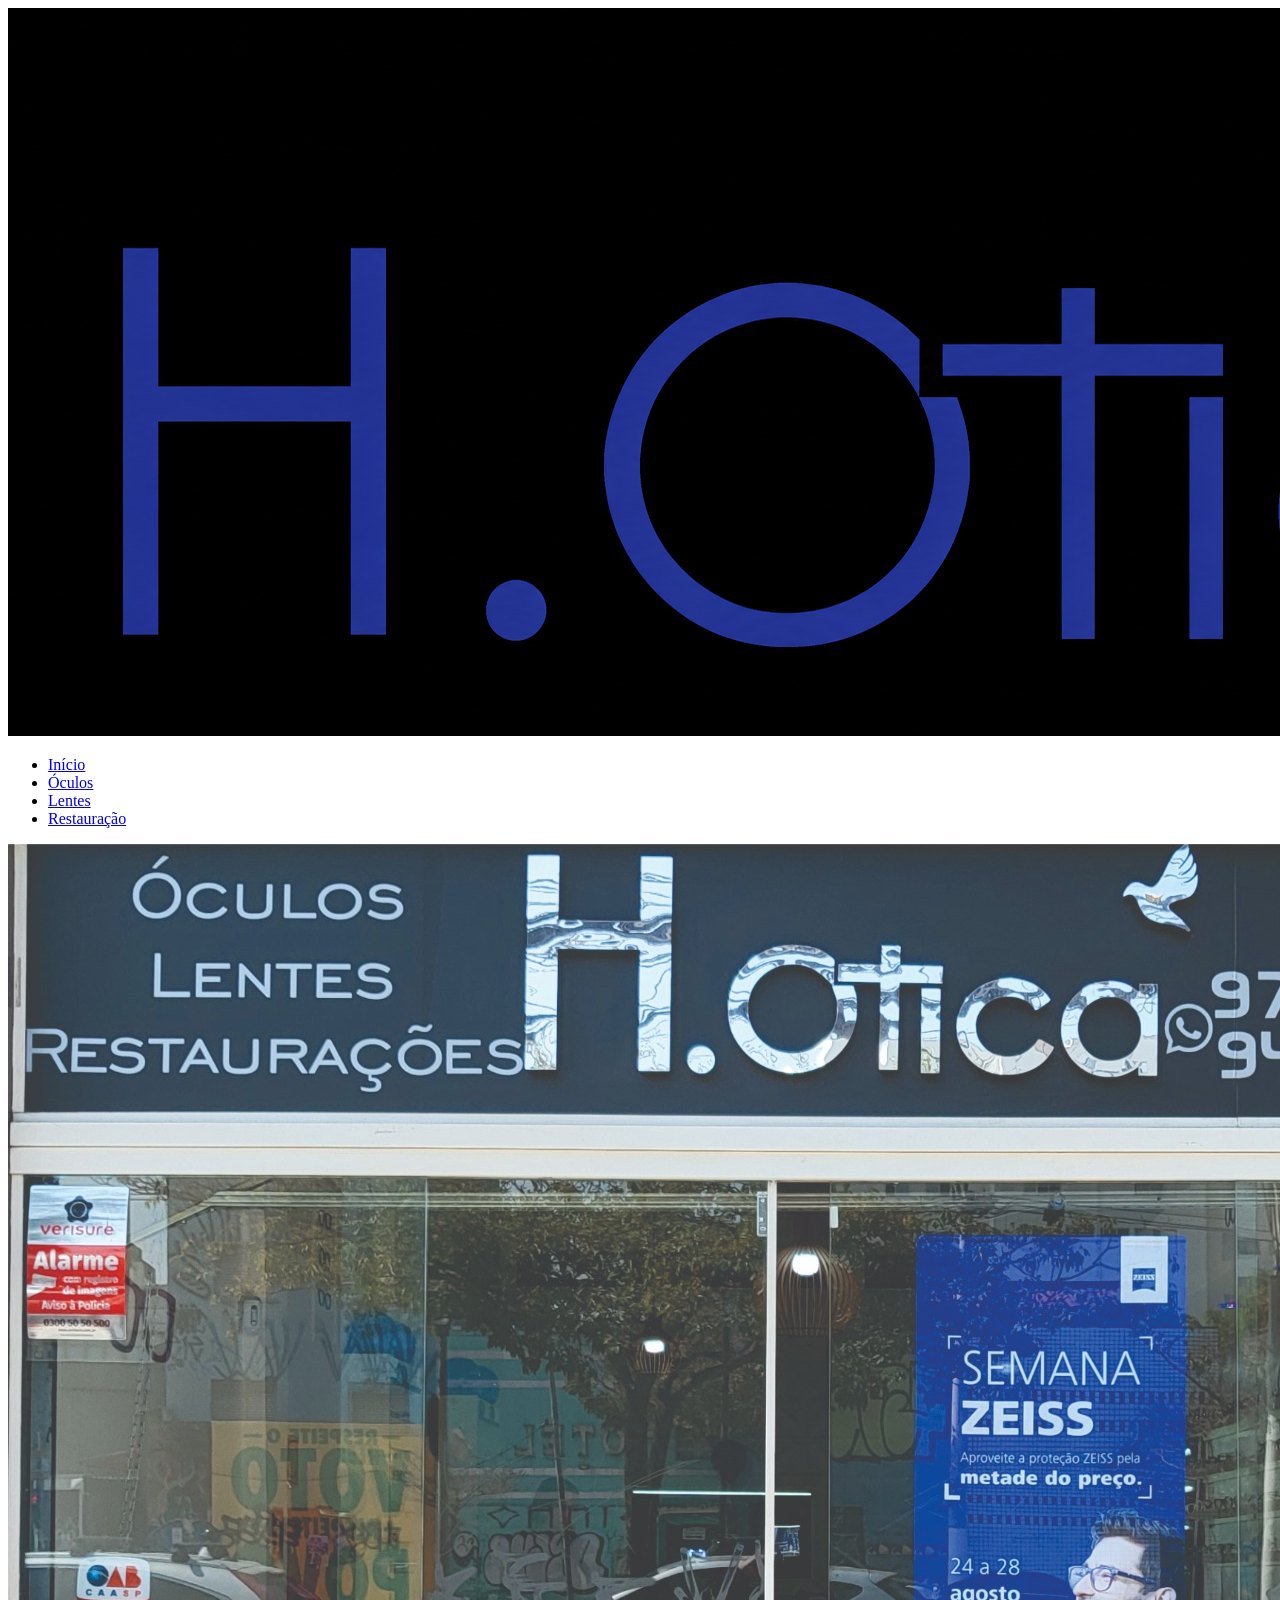
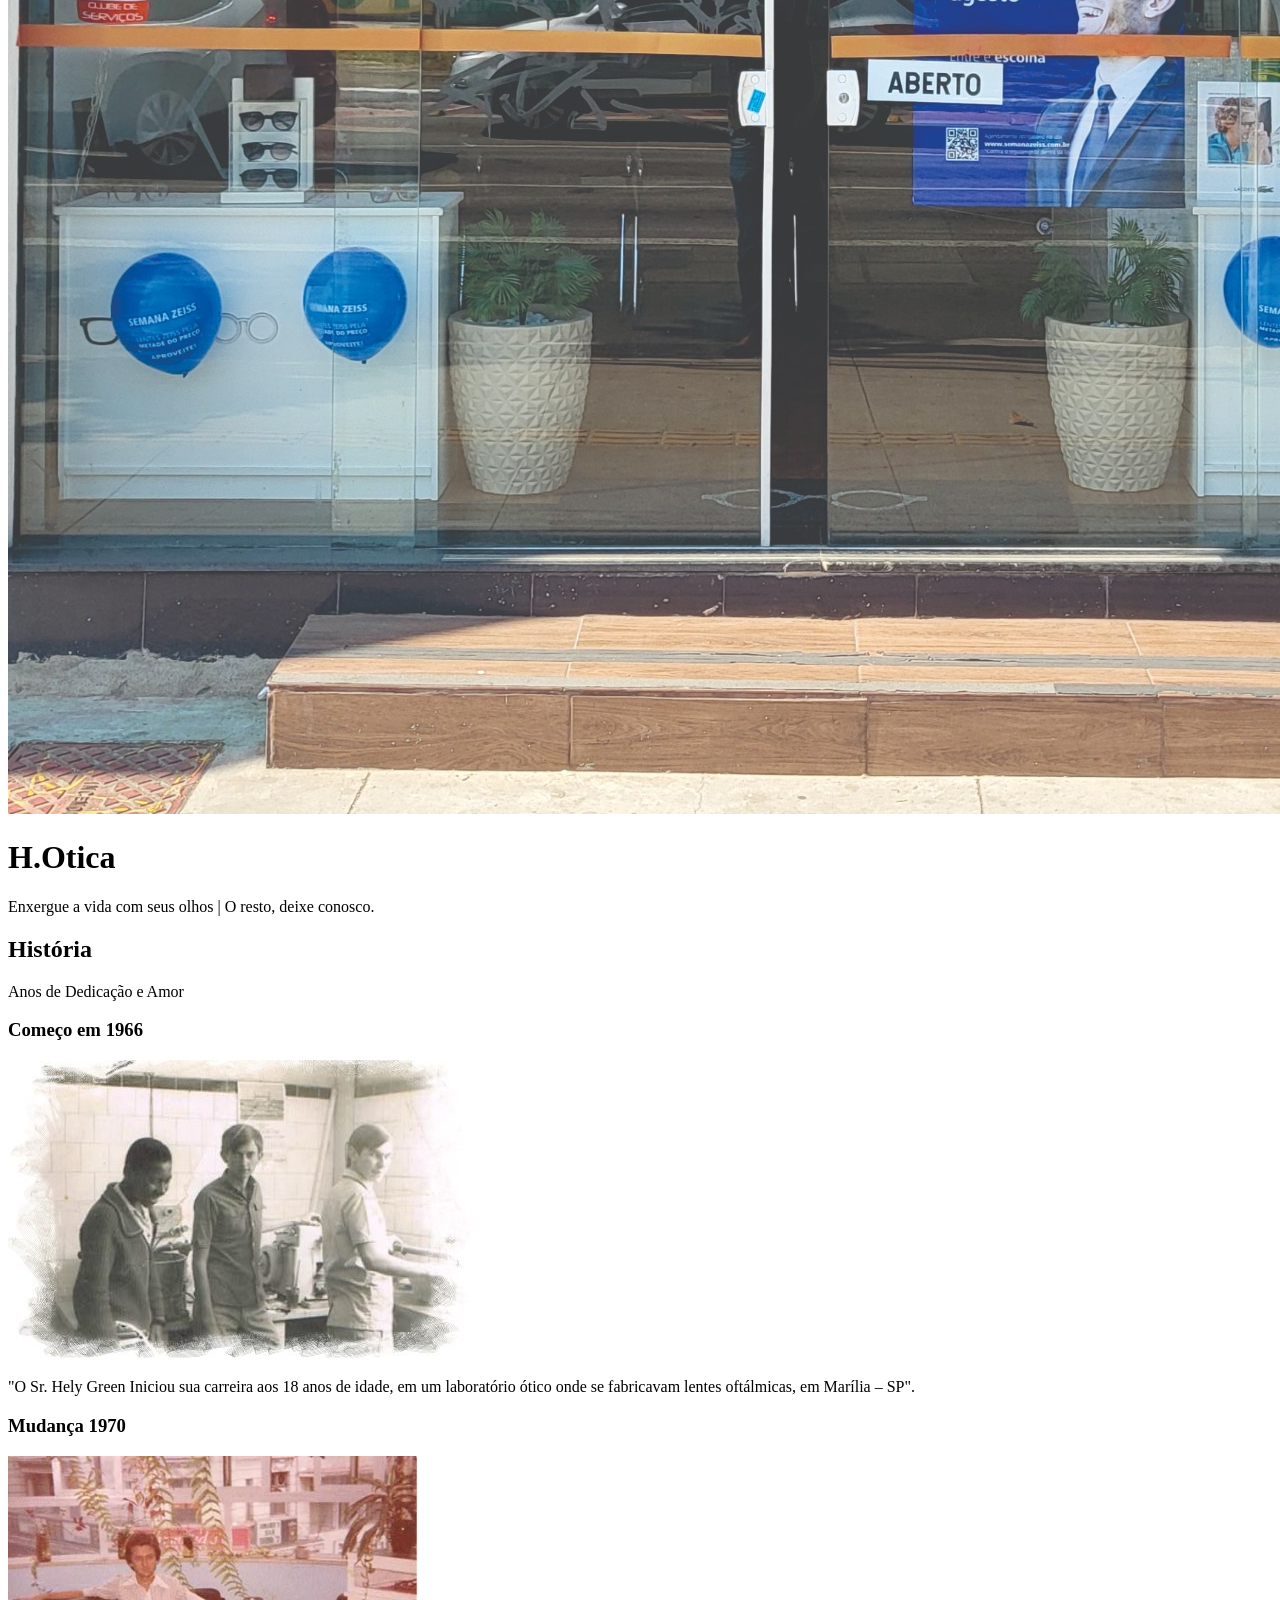
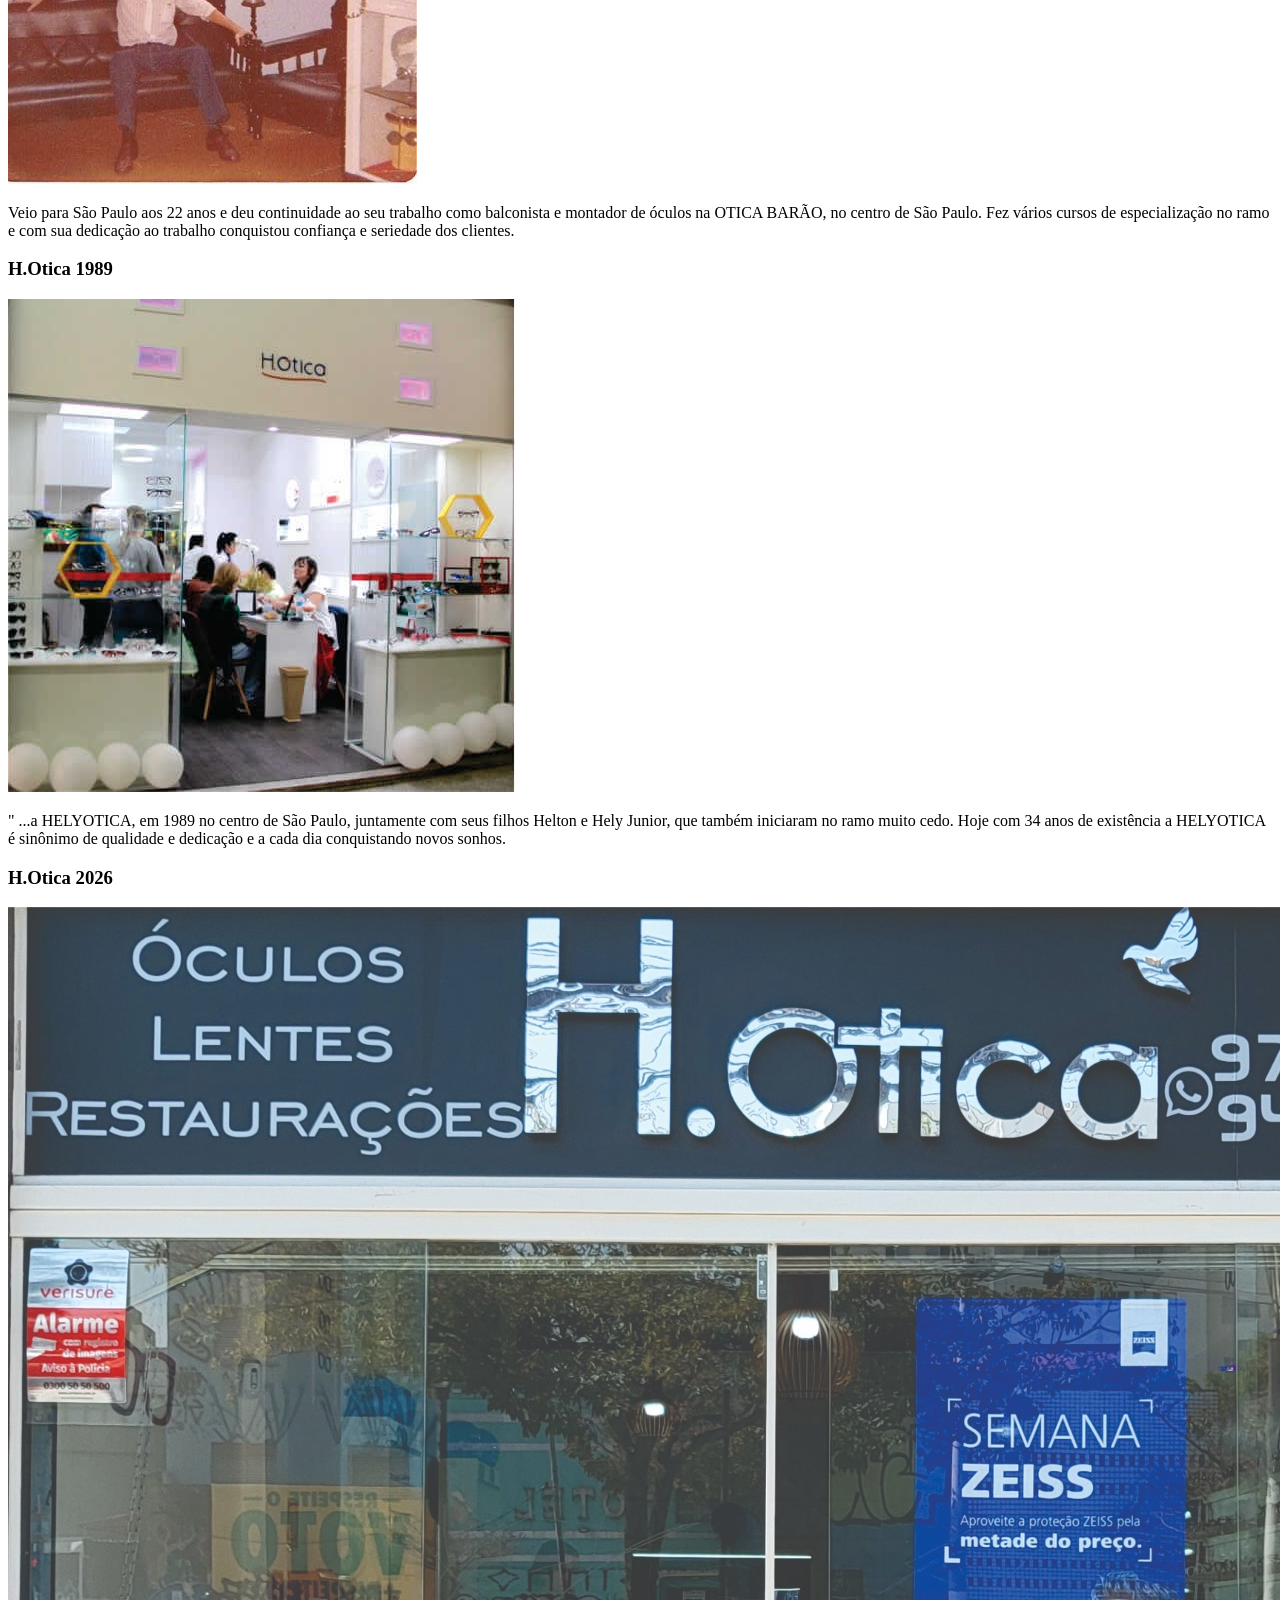
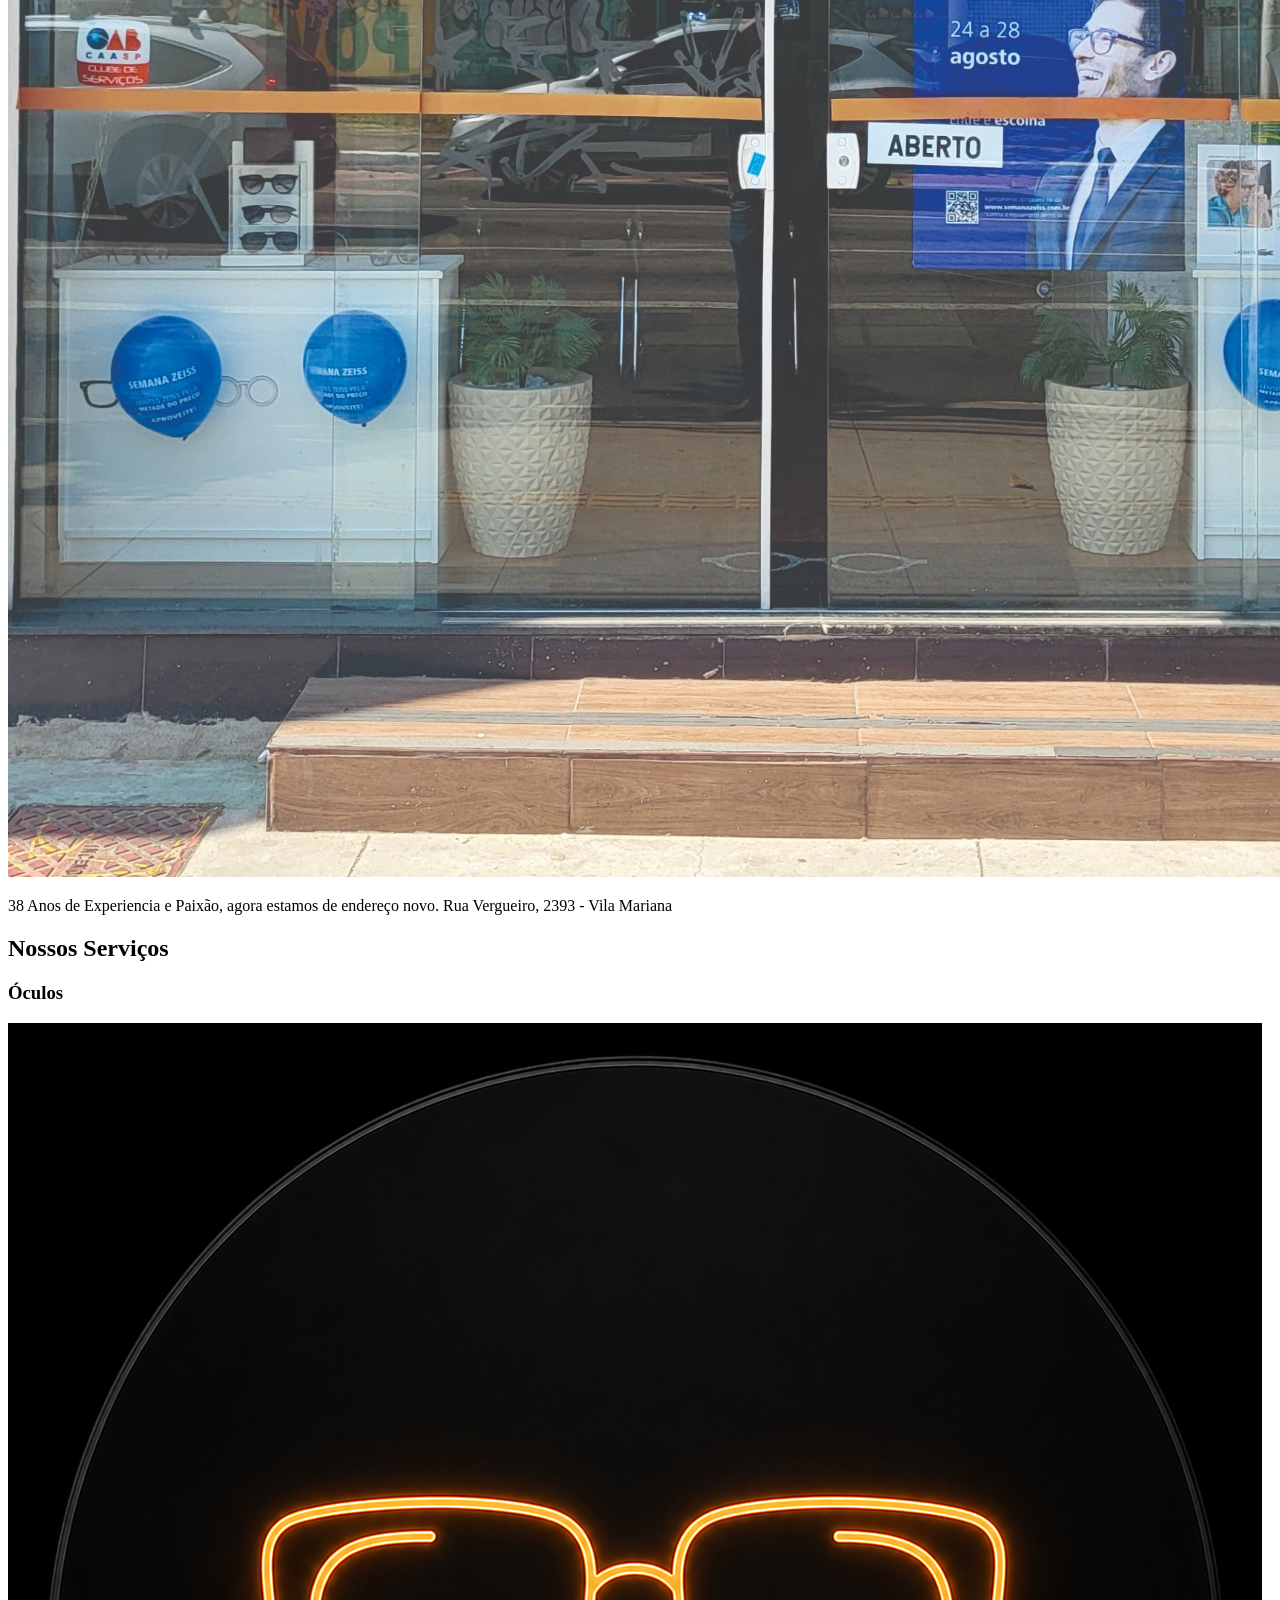
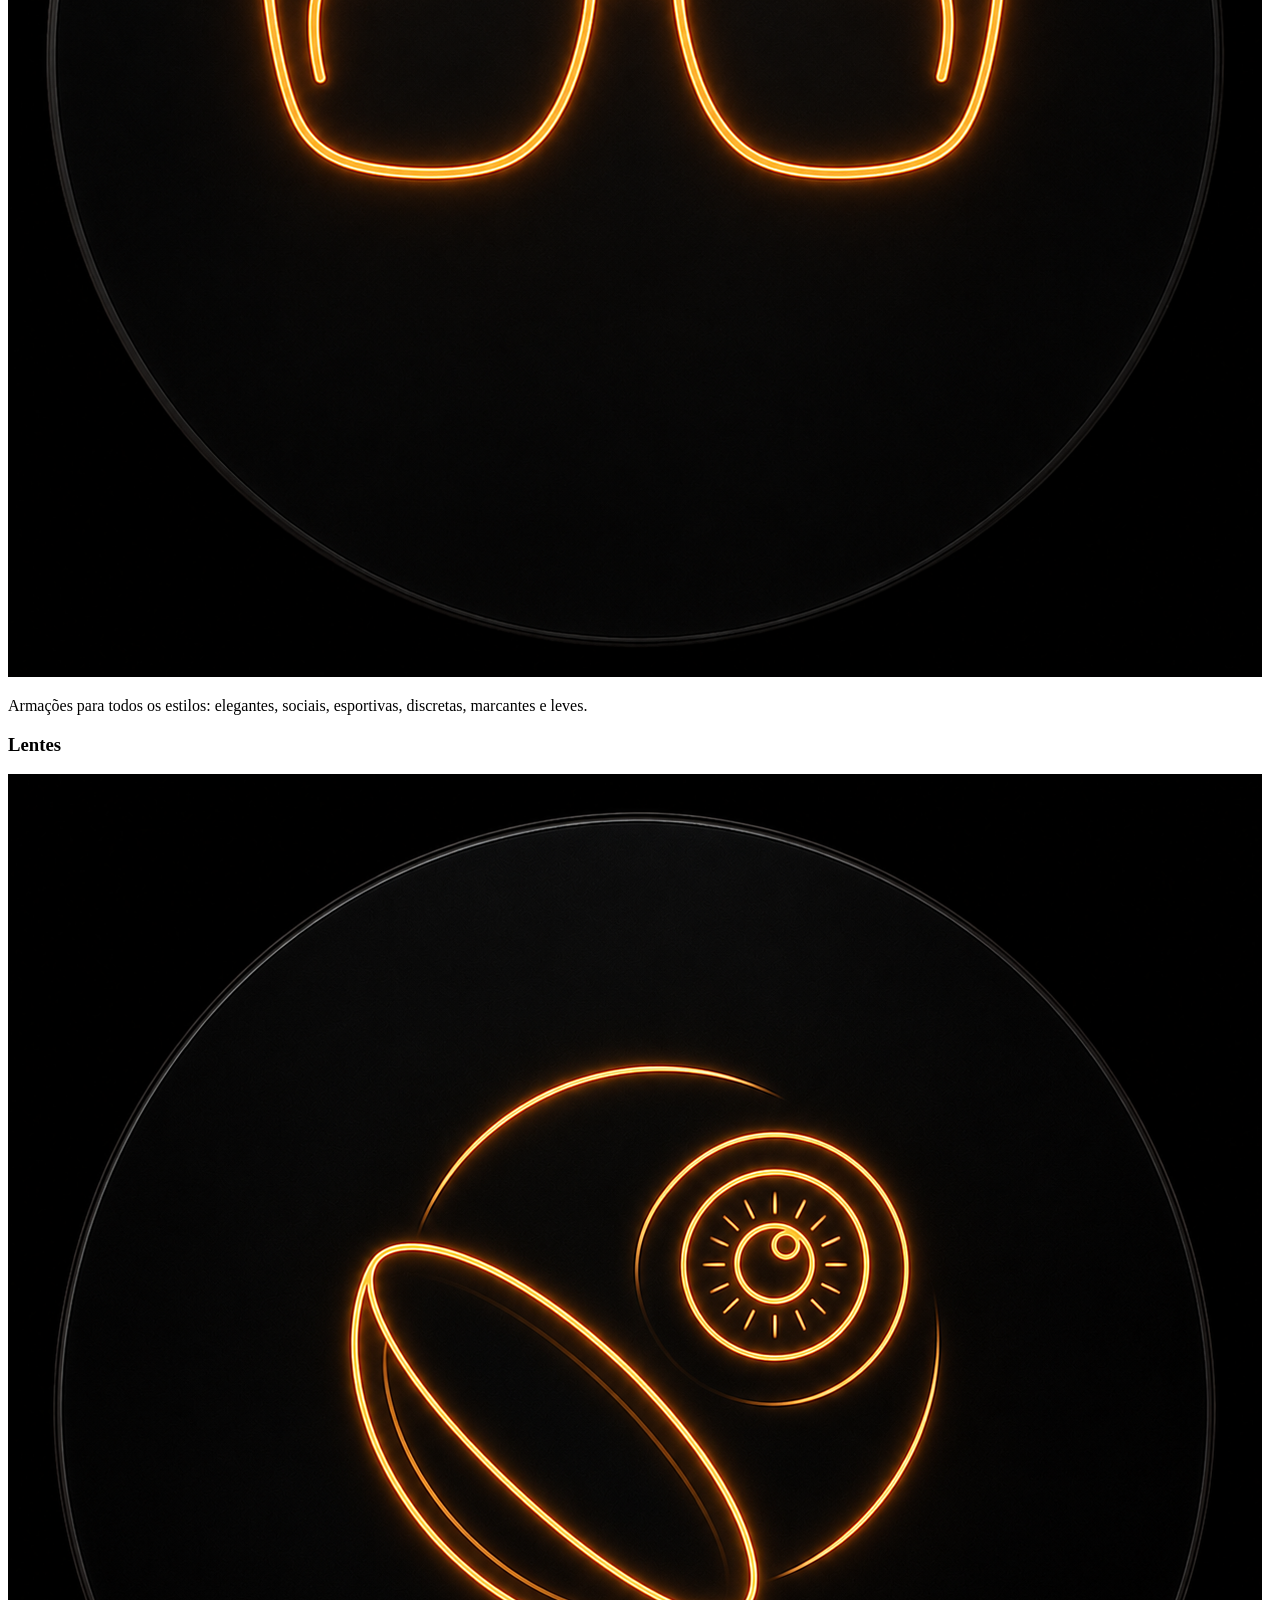
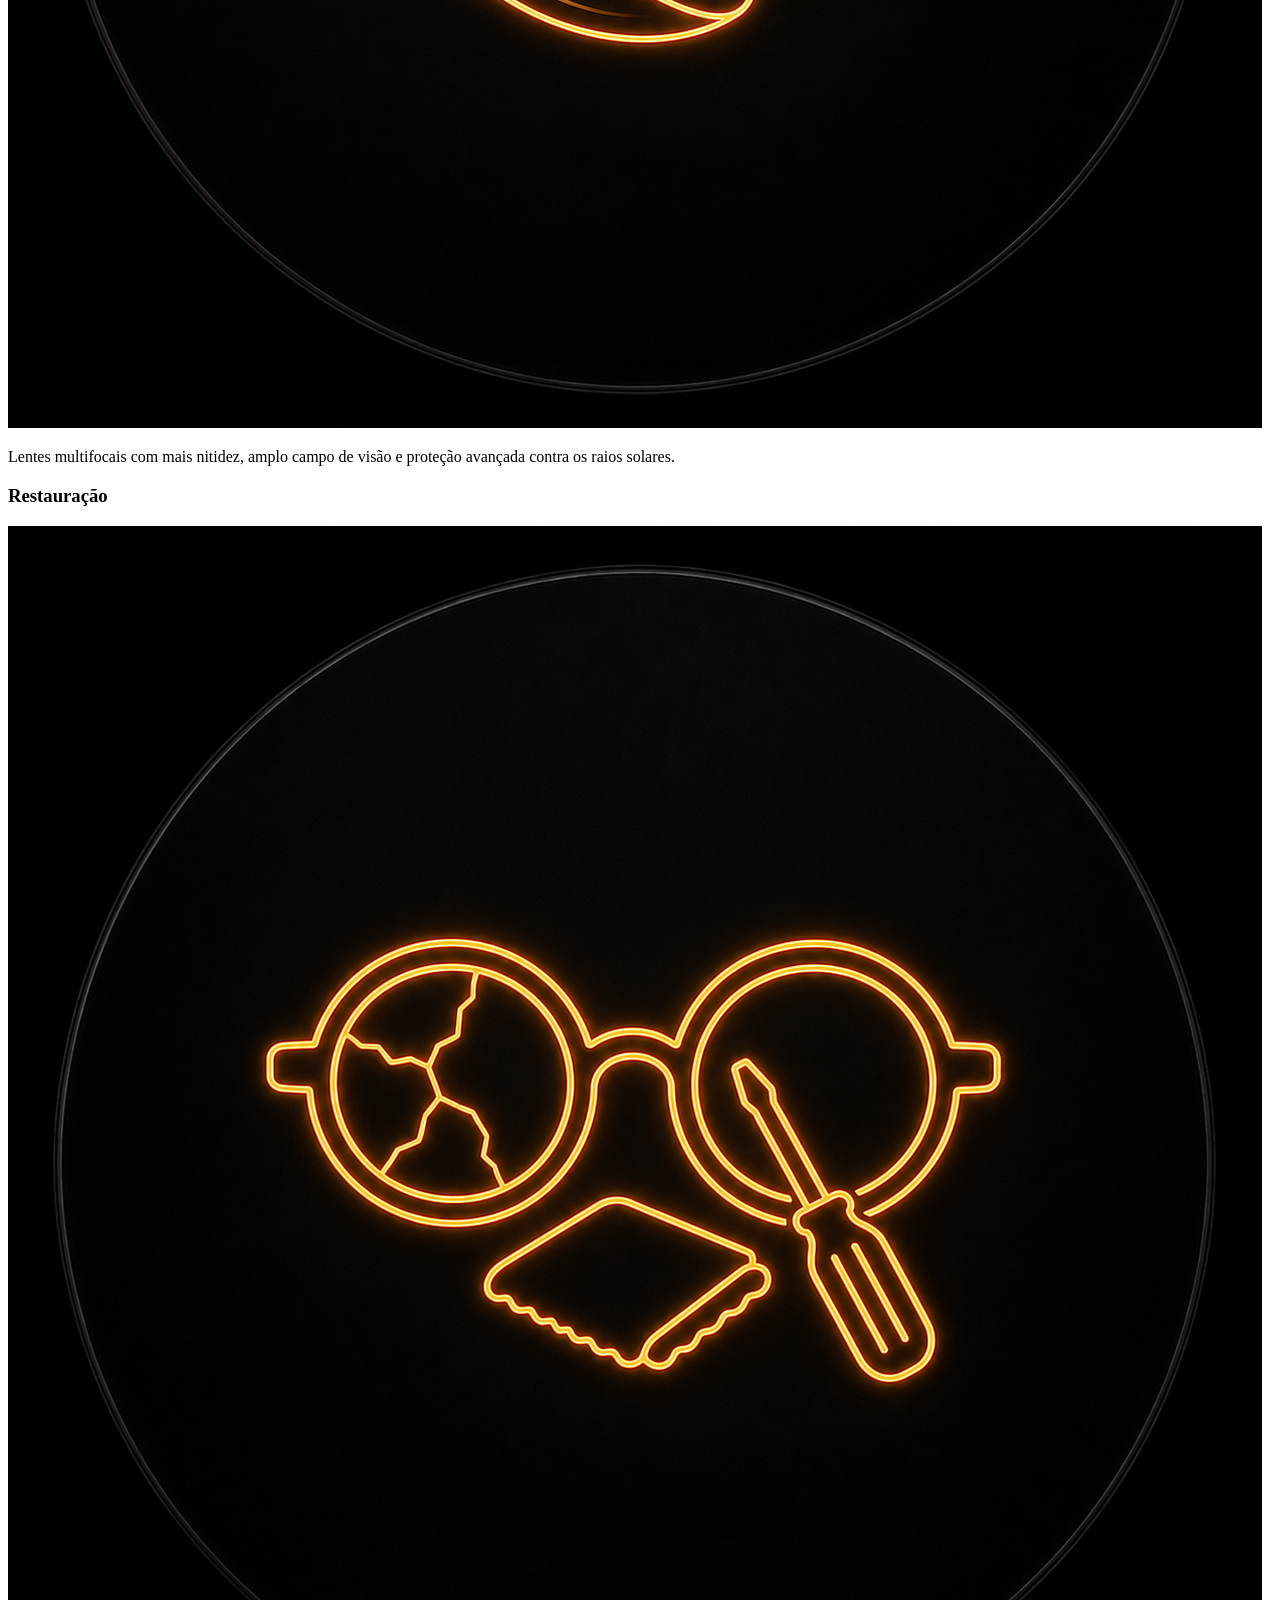
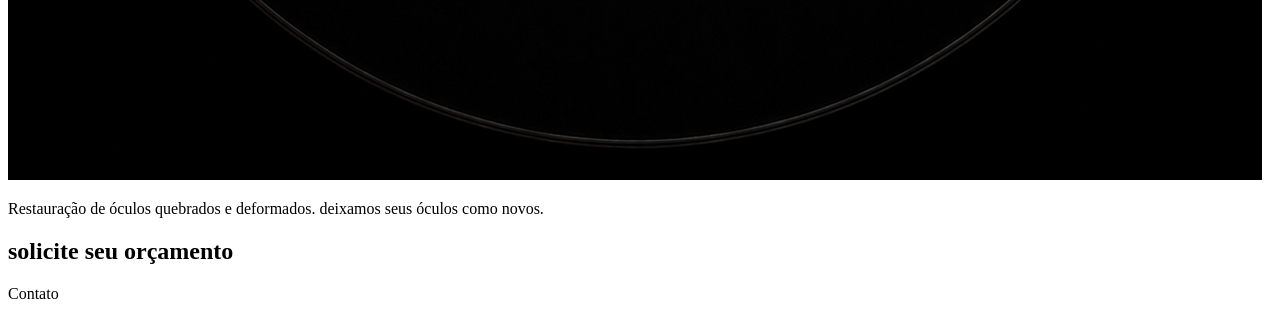
==== index.html @ 63e2ae98 "Renomeia hotica.html para index.html" ====
<!DOCTYPE html>
<html lang="pt-BR">
<head>
    <meta charset="UTF-8">
    <meta name="viewport" content="width=device-width, initial-scale=1.0">
    <link rel="stylesheet" href="hotica-1.css">
    <title>H.otica</title>
</head>
<body>
    <div class = "particulas"></div>

    <nav class="menu">
        <img src="logo.png" alt="Logo da ótica" class="logo">
        <ul class="navegacao">

        <li>
            <a href="#inicio" class="'menu-link">Início</a>
        </li>

        <li>
            <a href="#oculos" class="menu-link">Óculos</a>
        </li>

        <li>
            <a href="#lentes" class="menu-link">Lentes</a>
        </li>

        <li>
            <a href="#restauracao" class="menu-link">Restauração</a>
        </li>

        </ul>
    </nav>

      <main id="inicio" class="cabecalho">

        <img src="foto4.jpeg" alt="H.otica" class="foto-logo">

        <h1>H.Otica</h1>
        <p>Enxergue a vida com seus olhos | O resto, deixe conosco.</p>

        <h2 class="historia">História</h2>
          <p class="historia">Anos de Dedicação e Amor</p>
         
         <h3 class="sub=titulo">Começo em 1966</h3>
         <img src="foto1.jpeg" alt="comeco" class="foto-historia">
             <p class="texto">"O Sr. Hely Green Iniciou sua carreira aos 18 anos de idade, em um laboratório ótico onde se fabricavam lentes oftálmicas, em Marília – SP".</p>

         <h3 class="sub-titulo">Mudança 1970</h3>
         <img src="foto2.jpeg" alt="comeco">
              <p class="texto">Veio para São Paulo aos 22 anos e deu continuidade ao seu trabalho como balconista e montador de óculos na OTICA BARÃO, no centro de São Paulo. Fez vários cursos de especialização no ramo e com sua  dedicação ao trabalho conquistou confiança e seriedade dos clientes.</p>
        
         <h3 class="sub-titulo">H.Otica 1989</h3>
         <img src="foto3.jpeg" alt="comeco">
             <p>" ...a HELYOTICA, em 1989 no centro de São Paulo, juntamente com seus filhos Helton e Hely Junior, que também iniciaram no ramo muito cedo. Hoje com 34 anos de existência a HELYOTICA é sinônimo de qualidade e dedicação e a cada dia conquistando novos sonhos.</p>

         <h3 class="sub-titulo">H.Otica 2026</h3>
         <img src="foto4.jpeg" alt="comeco">
             <p class="texto">38 Anos de Experiencia e Paixão, agora estamos de endereço novo. Rua Vergueiro, 2393 - Vila Mariana</p>

        <h2 class="historia">Nossos Serviços</h2>
           <h3 class="sub-titulo">Óculos</h3>
           <img src="oculos.png" alt="oculos">
             <p class="texto">Armações para todos os estilos: elegantes, sociais, esportivas, discretas, marcantes e leves.</p>

           <h3 class="sub-titulo">Lentes</h3>
           <img src="lentes.png" alt="lentes">
             <p class="texto">Lentes multifocais com mais nitidez, amplo campo de visão e proteção avançada contra os raios solares.</p>

           <h3 class="sub-titulo">Restauração</h3>
           <img src="restaurar.png" alt="restaurar">
             <p class="texto">Restauração de óculos quebrados e deformados. deixamos seus óculos como novos.</p>
            
        <h2 class="historia">solicite seu orçamento</h2>
           <div class="contato">Contato<a href="https://api.whatsapp.com/send?phone=5511947666044&text=Ol%C3%A1%20HOTICA,%20gostaria%20de%20um%20or%C3%A7amento..."target="_blank">
           <i class="whatsapp"></i></a></div>
    </main>

</body>
</html>
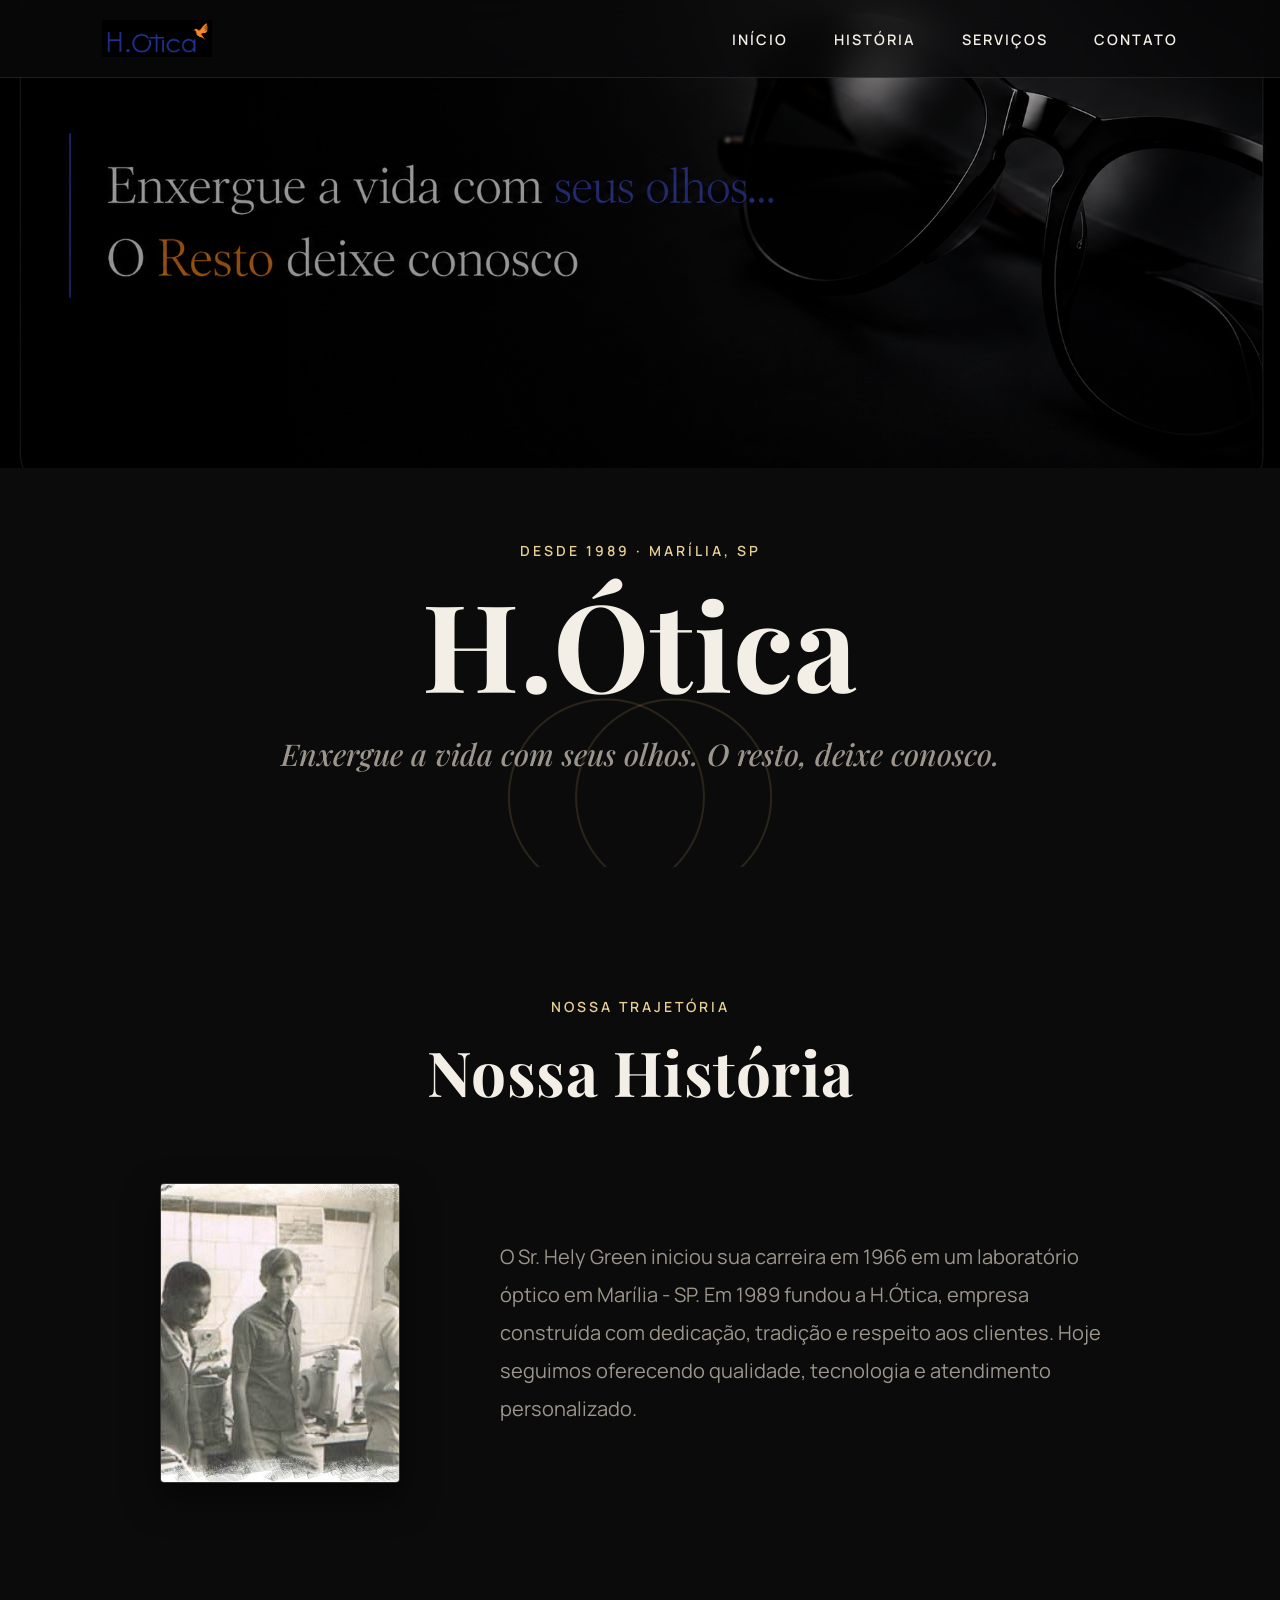
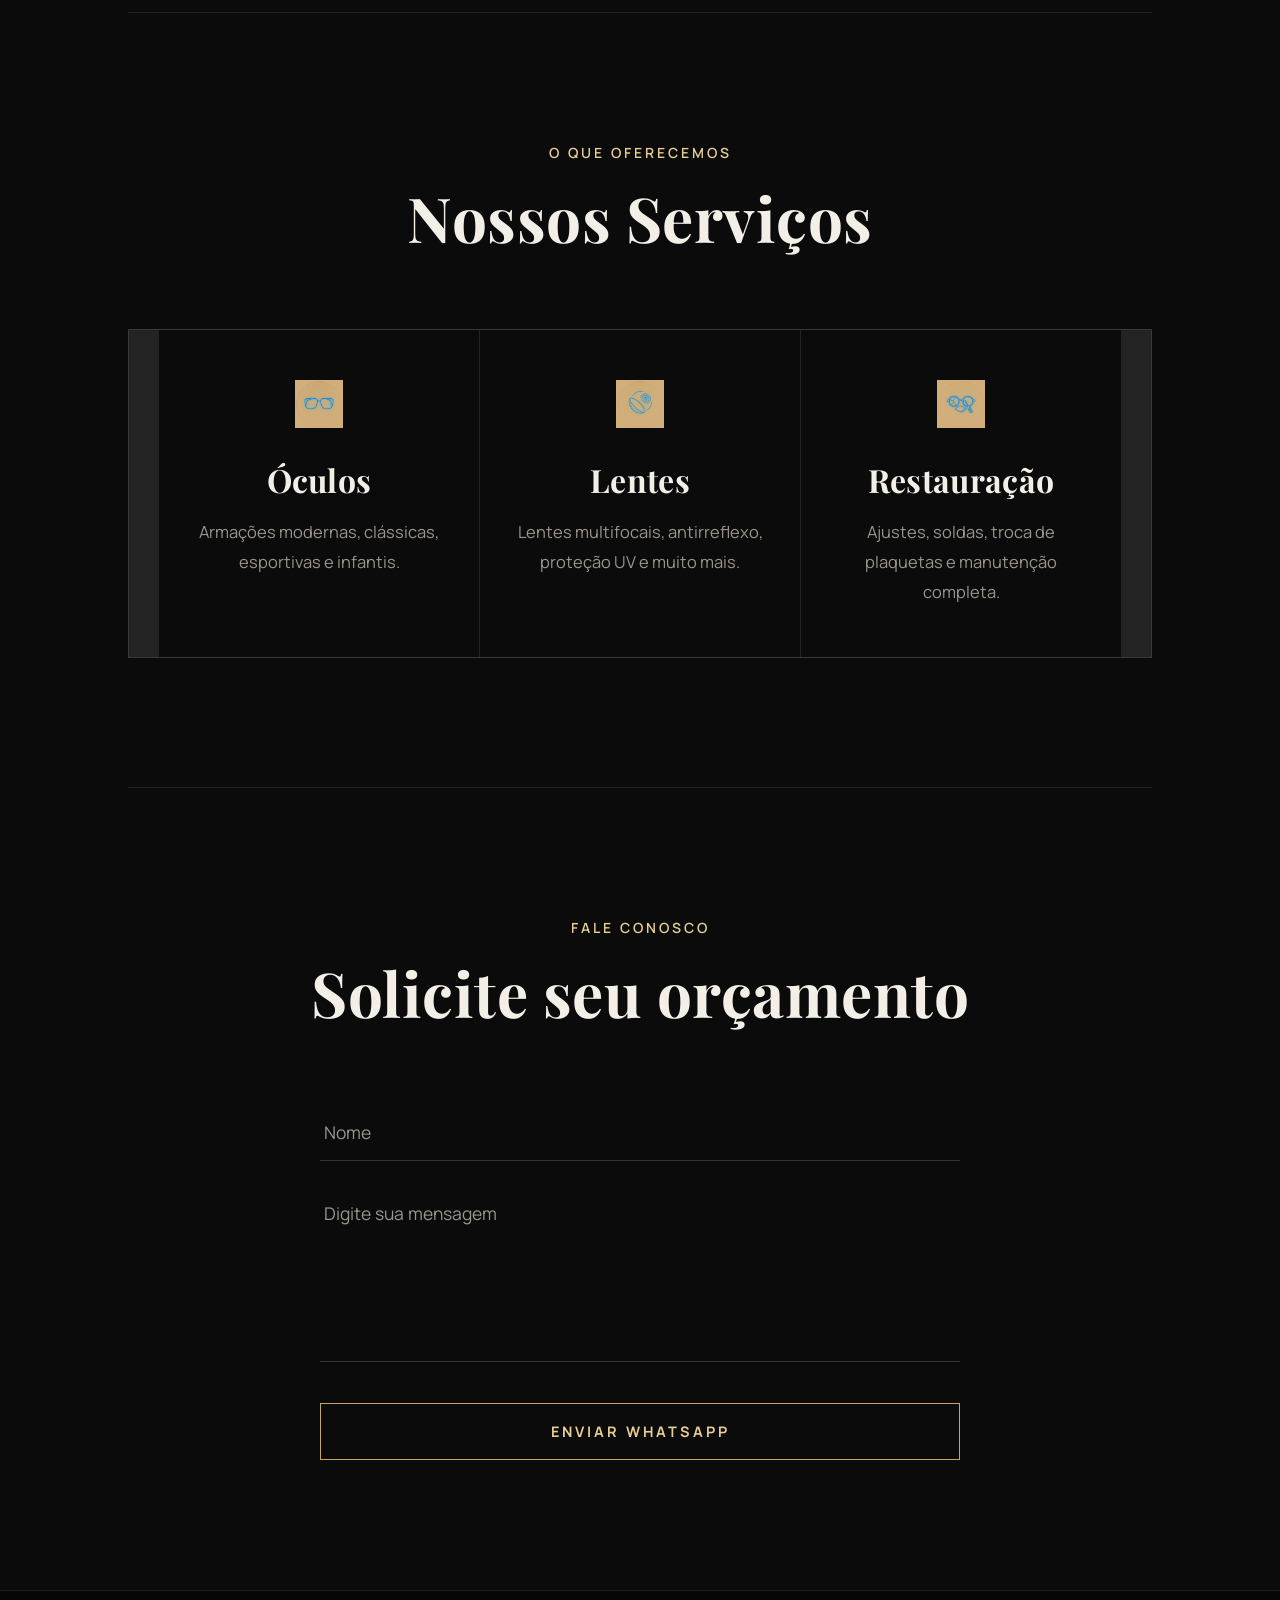
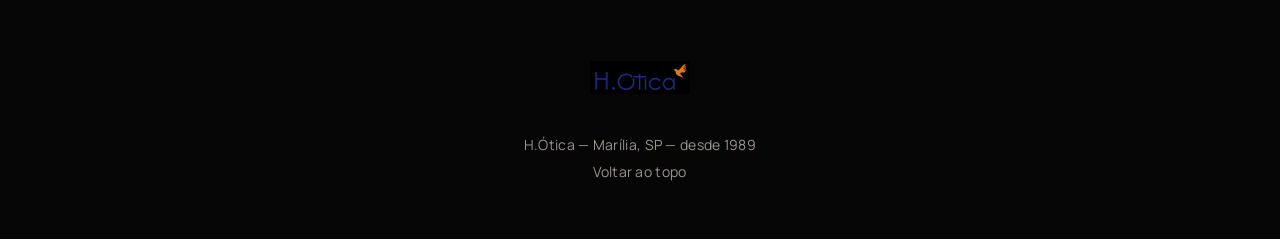
==== commit 3a8fb5d5: "Atualização da página" ====
--- a/index.html
+++ b/index.html
@@ -1,80 +1,217 @@
 <!DOCTYPE html>
 <html lang="pt-BR">
+
 <head>
     <meta charset="UTF-8">
     <meta name="viewport" content="width=device-width, initial-scale=1.0">
+    <title>H.Ótica</title>
+
     <link rel="stylesheet" href="hotica-1.css">
-    <title>H.otica</title>
 </head>
+
 <body>
-    <div class = "particulas"></div>
-
-    <nav class="menu">
-        <img src="logo.png" alt="Logo da ótica" class="logo">
-        <ul class="navegacao">
-
-        <li>
-            <a href="#inicio" class="'menu-link">Início</a>
-        </li>
-
-        <li>
-            <a href="#oculos" class="menu-link">Óculos</a>
-        </li>
-
-        <li>
-            <a href="#lentes" class="menu-link">Lentes</a>
-        </li>
-
-        <li>
-            <a href="#restauracao" class="menu-link">Restauração</a>
-        </li>
-
+
+    <div class="particulas"></div>
+
+    <nav class="navegacao">
+
+        <img src="logo.png" alt="Logo da H.Ótica" class="logo">
+
+        <ul class="menu">
+            <li><a href="#inicio" class="menu-link">Início</a></li>
+            <li><a href="#historia" class="menu-link">História</a></li>
+            <li><a href="#servicos" class="menu-link">Serviços</a></li>
+            <li><a href="#contato" class="menu-link">Contato</a></li>
         </ul>
+
     </nav>
 
-      <main id="inicio" class="cabecalho">
-
-        <img src="foto4.jpeg" alt="H.otica" class="foto-logo">
-
-        <h1>H.Otica</h1>
-        <p>Enxergue a vida com seus olhos | O resto, deixe conosco.</p>
-
-        <h2 class="historia">História</h2>
-          <p class="historia">Anos de Dedicação e Amor</p>
-         
-         <h3 class="sub=titulo">Começo em 1966</h3>
-         <img src="foto1.jpeg" alt="comeco" class="foto-historia">
-             <p class="texto">"O Sr. Hely Green Iniciou sua carreira aos 18 anos de idade, em um laboratório ótico onde se fabricavam lentes oftálmicas, em Marília – SP".</p>
-
-         <h3 class="sub-titulo">Mudança 1970</h3>
-         <img src="foto2.jpeg" alt="comeco">
-              <p class="texto">Veio para São Paulo aos 22 anos e deu continuidade ao seu trabalho como balconista e montador de óculos na OTICA BARÃO, no centro de São Paulo. Fez vários cursos de especialização no ramo e com sua  dedicação ao trabalho conquistou confiança e seriedade dos clientes.</p>
-        
-         <h3 class="sub-titulo">H.Otica 1989</h3>
-         <img src="foto3.jpeg" alt="comeco">
-             <p>" ...a HELYOTICA, em 1989 no centro de São Paulo, juntamente com seus filhos Helton e Hely Junior, que também iniciaram no ramo muito cedo. Hoje com 34 anos de existência a HELYOTICA é sinônimo de qualidade e dedicação e a cada dia conquistando novos sonhos.</p>
-
-         <h3 class="sub-titulo">H.Otica 2026</h3>
-         <img src="foto4.jpeg" alt="comeco">
-             <p class="texto">38 Anos de Experiencia e Paixão, agora estamos de endereço novo. Rua Vergueiro, 2393 - Vila Mariana</p>
-
-        <h2 class="historia">Nossos Serviços</h2>
-           <h3 class="sub-titulo">Óculos</h3>
-           <img src="oculos.png" alt="oculos">
-             <p class="texto">Armações para todos os estilos: elegantes, sociais, esportivas, discretas, marcantes e leves.</p>
-
-           <h3 class="sub-titulo">Lentes</h3>
-           <img src="lentes.png" alt="lentes">
-             <p class="texto">Lentes multifocais com mais nitidez, amplo campo de visão e proteção avançada contra os raios solares.</p>
-
-           <h3 class="sub-titulo">Restauração</h3>
-           <img src="restaurar.png" alt="restaurar">
-             <p class="texto">Restauração de óculos quebrados e deformados. deixamos seus óculos como novos.</p>
-            
-        <h2 class="historia">solicite seu orçamento</h2>
-           <div class="contato">Contato<a href="https://api.whatsapp.com/send?phone=5511947666044&text=Ol%C3%A1%20HOTICA,%20gostaria%20de%20um%20or%C3%A7amento..."target="_blank">
-           <i class="whatsapp"></i></a></div>
+    <main id="inicio" class="cabecalho">
+
+        <div class="cabecalho-marca" aria-hidden="true"></div>
+
+        <img src="banner_oculos.png" class="banner" alt="Banner">
+
+        <div class="cabecalho-texto">
+
+            <span class="eyebrow">Desde 1989 &middot; Marília, SP</span>
+
+            <h1>H.Ótica</h1>
+
+            <p>
+                Enxergue a vida com seus olhos.
+                O resto, deixe conosco.
+            </p>
+
+        </div>
+
     </main>
 
+    <section id="historia" class="sobre">
+
+        <span class="eyebrow eyebrow-centro">Nossa trajetória</span>
+        <h2 class="sobre-titulo">Nossa História</h2>
+
+        <div class="sobre-caixa">
+
+            <img src="foto1.jpeg" class="foto-historia">
+
+            <p class="sobre-paragrafo">
+
+                O Sr. Hely Green iniciou sua carreira em 1966
+                em um laboratório óptico em Marília - SP.
+
+                Em 1989 fundou a H.Ótica,
+                empresa construída com dedicação,
+                tradição e respeito aos clientes.
+
+                Hoje seguimos oferecendo qualidade,
+                tecnologia e atendimento personalizado.
+
+            </p>
+
+        </div>
+
+    </section>
+
+    <section id="servicos" class="projetos">
+
+        <span class="eyebrow eyebrow-centro">O que oferecemos</span>
+        <h2 class="projetos-titulo">
+            Nossos Serviços
+        </h2>
+
+        <div class="projetos-caixa">
+
+            <div class="projetos-card">
+
+                <img src="oculos.png" class="projetos-imagem">
+
+                <div class="caixa-textos-projeto">
+
+                    <h3>Óculos</h3>
+
+                    <p>
+                        Armações modernas,
+                        clássicas,
+                        esportivas e infantis.
+                    </p>
+
+                </div>
+
+            </div>
+
+            <div class="projetos-card">
+
+                <img src="lentes.png" class="projetos-imagem">
+
+                <div class="caixa-textos-projeto">
+
+                    <h3>Lentes</h3>
+
+                    <p>
+                        Lentes multifocais,
+                        antirreflexo,
+                        proteção UV
+                        e muito mais.
+                    </p>
+
+                </div>
+
+            </div>
+
+            <div class="projetos-card">
+
+                <img src="restaurar.png" class="projetos-imagem">
+
+                <div class="caixa-textos-projeto">
+
+                    <h3>Restauração</h3>
+
+                    <p>
+                        Ajustes,
+                        soldas,
+                        troca de plaquetas
+                        e manutenção completa.
+                    </p>
+
+                </div>
+
+            </div>
+
+        </div>
+
+    </section>
+
+    <section id="contato" class="contatos">
+
+        <span class="eyebrow eyebrow-centro">Fale conosco</span>
+        <h2 class="contatos-titulo">
+            Solicite seu orçamento
+        </h2>
+
+        <form class="formulario-contato"
+            onsubmit="enviarWhatsapp(event)">
+
+            <div class="grupo-form">
+
+                <input
+                    id="nome"
+                    class="campo-form"
+                    placeholder="Nome">
+
+            </div>
+
+            <div class="grupo-form">
+
+                <textarea
+                    id="mensagem"
+                    class="campo-form"
+                    rows="6"
+                    placeholder="Digite sua mensagem"></textarea>
+
+            </div>
+
+            <button class="botao-form">
+
+                Enviar WhatsApp
+
+            </button>
+
+        </form>
+
+    </section>
+
+    <footer>
+
+        <img src="logo.png" alt="Logo da H.Ótica">
+
+        <p>H.Ótica &mdash; Marília, SP &mdash; desde 1989</p>
+        <p><a href="#inicio">Voltar ao topo</a></p>
+
+    </footer>
+
+<script>
+
+function enviarWhatsapp(event){
+
+event.preventDefault();
+
+const nome=document.getElementById("nome").value;
+
+const mensagem=document.getElementById("mensagem").value;
+
+const telefone="5511947666044";
+
+const texto=`Olá! Meu nome é ${nome}. ${mensagem}`;
+
+window.open(
+`https://wa.me/${telefone}?text=${encodeURIComponent(texto)}`,
+"_blank");
+
+}
+
+</script>
+
 </body>
-</html>
+</html>
--- a/hotica-1.css
+++ b/hotica-1.css
@@ -0,0 +1,831 @@
+/*==================================================
+                GOOGLE FONTS
+==================================================*/
+
+@import url('https://fonts.googleapis.com/css2?family=Manrope:wght@300;400;500;600;700;800&family=Playfair+Display:ital,wght@0,400;0,500;0,600;0,700;1,400;1,500&display=swap');
+
+/*==================================================
+                RESET
+==================================================*/
+
+*{
+    margin:0;
+    padding:0;
+    box-sizing:border-box;
+}
+
+html{
+    scroll-behavior:smooth;
+}
+
+body{
+
+    background:var(--bg);
+    color:var(--ivory);
+
+    font-family:"Manrope",sans-serif;
+    font-size:17px;
+
+    overflow-x:hidden;
+
+}
+
+ul, ol{
+    list-style:none;
+}
+
+a{
+    color:inherit;
+}
+
+/*==================================================
+                CORES  —  boutique óptica
+    charcoal profundo · latão envelhecido · marfim
+==================================================*/
+
+:root{
+
+    --bg:#0B0B0C;
+    --card:#151517;
+
+    --gold:#C7A45C;
+    --gold-light:#E7CE93;
+
+    --ivory:#F3EFE7;
+    --gray:#9C958B;
+
+    --line: rgba(243,239,231,.10);
+    --line-strong: rgba(243,239,231,.18);
+
+}
+
+/*==================================================
+                SCROLL
+==================================================*/
+
+::-webkit-scrollbar{
+
+    width:10px;
+
+}
+
+::-webkit-scrollbar-track{
+
+    background:var(--bg);
+
+}
+
+::-webkit-scrollbar-thumb{
+
+    background:var(--gold);
+
+    border-radius:20px;
+
+}
+
+/*==================================================
+                FOCO DE TECLADO
+==================================================*/
+
+a:focus-visible,
+button:focus-visible,
+input:focus-visible,
+textarea:focus-visible{
+
+    outline:1.5px solid var(--gold-light);
+    outline-offset:4px;
+
+}
+
+/*==================================================
+                NAVBAR
+==================================================*/
+
+.navegacao{
+    position: fixed;
+
+    top: 0;
+    left: 0;
+
+    width: 100%;
+
+    display: flex;
+
+    justify-content: space-between;
+
+    align-items: center;
+
+    padding: 20px 8%;
+
+    background: rgba(11,11,12,.72);
+    backdrop-filter: blur(16px) saturate(140%);
+    -webkit-backdrop-filter: blur(16px) saturate(140%);
+
+    border-bottom: 1px solid var(--line);
+
+    z-index: 999;
+}
+
+.logo{
+
+    width:110px;
+
+    transition:.4s;
+
+}
+
+.logo:hover{
+
+    transform:scale(1.03);
+
+}
+
+.menu{
+
+    display: flex;
+
+    list-style: none;
+
+    gap: 46px;
+
+    align-items: center;
+
+    padding-left: 0;
+
+}
+
+.menu li{
+
+    list-style:none;
+
+}
+
+.menu-link{
+
+    color:var(--ivory);
+
+    text-decoration:none;
+
+    text-transform:uppercase;
+
+    letter-spacing:2px;
+
+    font-size:14.5px;
+
+    font-weight:600;
+
+    position:relative;
+
+    padding-bottom:4px;
+
+    transition:color .35s;
+
+}
+
+.menu-link::after{
+
+    content:"";
+
+    position:absolute;
+
+    left:0;
+
+    bottom:0;
+
+    width:100%;
+
+    height:1px;
+
+    background:var(--gold);
+
+    transform:scaleX(0);
+    transform-origin:right;
+
+    transition:transform .4s cubic-bezier(.4,0,.2,1);
+
+}
+
+.menu-link:hover{
+
+    color:var(--gold-light);
+
+}
+
+.menu-link:hover::after{
+
+    transform:scaleX(1);
+    transform-origin:left;
+
+}
+
+/*==================================================
+                HERO
+==================================================*/
+
+.cabecalho{
+
+    position:relative;
+
+    width:100%;
+
+    padding-top:0;
+
+    overflow:hidden;
+
+}
+
+/* marca assinatura: anéis de lente sobrepostos, ecoando o nome "Ótica" */
+.cabecalho-marca{
+
+    position:absolute;
+
+    left:50%;
+
+    bottom:-40px;
+
+    width:420px;
+    height:220px;
+
+    transform:translateX(-50%);
+
+    pointer-events:none;
+
+    background:
+        radial-gradient(circle at 42% 50%, transparent 0 96px, rgba(199,164,92,.16) 97px 98px, transparent 99px),
+        radial-gradient(circle at 58% 50%, transparent 0 96px, rgba(199,164,92,.16) 97px 98px, transparent 99px);
+
+    z-index:1;
+
+    mix-blend-mode:screen;
+
+}
+
+.banner{
+
+    width:100%;
+
+    height:52vh;
+
+    max-height:480px;
+
+    object-fit:cover;
+
+    object-position:center;
+
+    display:block;
+
+    filter:brightness(.6) saturate(.95);
+
+}
+
+.cabecalho-texto{
+
+    position:relative;
+
+    width:90%;
+    max-width:760px;
+
+    margin:0 auto;
+
+    padding:70px 0 90px;
+
+    text-align:center;
+
+    z-index:3;
+
+}
+
+.eyebrow{
+
+    display:inline-block;
+
+    color:var(--gold-light);
+
+    font-size:14px;
+
+    font-weight:600;
+
+    letter-spacing:3px;
+
+    text-transform:uppercase;
+
+    margin-bottom:22px;
+
+}
+
+.eyebrow-centro{
+
+    display:block;
+
+    text-align:center;
+
+    margin-bottom:14px;
+
+}
+
+.cabecalho-texto h1{
+
+    font-family:"Playfair Display",serif;
+
+    font-weight:700;
+
+    font-size:clamp(64px,9.5vw,128px);
+
+    line-height:1;
+
+    letter-spacing:1px;
+
+    color:var(--ivory);
+
+}
+
+.cabecalho-texto p{
+
+    margin-top:28px;
+
+    font-family:"Playfair Display",serif;
+
+    font-style:italic;
+
+    font-weight:500;
+
+    font-size:clamp(21px,2.6vw,30px);
+
+    color:var(--gray);
+
+    line-height:1.5;
+
+}
+
+/*==================================================
+                SEÇÕES
+==================================================*/
+
+section{
+
+    padding:130px 10%;
+
+    position:relative;
+
+}
+
+section:not(:last-of-type)::after{
+
+    content:"";
+
+    position:absolute;
+
+    bottom:0;
+
+    left:10%;
+
+    width:80%;
+
+    height:1px;
+
+    background:var(--line);
+
+}
+
+/*==================================================
+                TITULOS
+==================================================*/
+
+.sobre-titulo,
+.projetos-titulo,
+.contatos-titulo{
+
+    font-family:"Playfair Display",serif;
+
+    font-size:62px;
+
+    font-weight:700;
+
+    text-align:center;
+
+    margin-bottom:70px;
+
+    color:var(--ivory);
+
+    letter-spacing:.5px;
+
+}
+
+/*==================================================
+                ESPAÇAMENTO
+==================================================*/
+
+.sobre{
+
+    margin-top:0;
+
+}
+
+.projetos{
+
+    margin-top:0;
+
+}
+
+.contatos{
+
+    margin-top:0;
+
+}
+
+/*==================================================
+                NOSSA HISTÓRIA
+==================================================*/
+
+.sobre-caixa{
+
+    display:flex;
+
+    align-items:center;
+
+    justify-content:center;
+
+    gap:100px;
+
+    flex-wrap:wrap;
+
+}
+
+.foto-historia{
+
+    width:240px;
+
+    height:300px;
+
+    object-fit:cover;
+
+    border-radius:4px;
+
+    transition:.5s;
+
+    box-shadow:0 15px 35px rgba(0,0,0,.5);
+
+    border:1px solid var(--line-strong);
+
+}
+
+.foto-historia:hover{
+
+    transform:translateY(-8px);
+
+}
+
+.sobre-paragrafo{
+
+    max-width:620px;
+
+    color:var(--gray);
+
+    font-size:20px;
+
+    line-height:38px;
+
+}
+
+/*==================================================
+                SERVIÇOS
+==================================================*/
+
+.projetos-caixa{
+
+    display:flex;
+
+    justify-content:center;
+
+    gap:1px;
+
+    flex-wrap:wrap;
+
+    background:var(--line);
+
+    border:1px solid var(--line);
+
+}
+
+.projetos-card{
+    width: 320px;
+    padding: 50px 35px;
+    text-align: center;
+    background:var(--bg);
+    transition:.4s;
+}
+
+.projetos-card:hover{
+
+    background:var(--card);
+
+}
+
+.projetos-imagem{
+    width: 48px !important;
+    height: 48px !important;
+
+    object-fit: contain;
+
+    display: block;
+
+    margin: 0 auto 30px;
+
+    filter: invert(74%) sepia(24%) saturate(555%) hue-rotate(357deg) brightness(93%) contrast(90%);
+
+}
+
+.caixa-textos-projeto h3{
+
+    font-family:"Playfair Display",serif;
+
+    font-size:32px;
+
+    font-weight:700;
+
+    color:var(--ivory);
+
+    margin-bottom:16px;
+
+    letter-spacing:.3px;
+
+}
+
+.caixa-textos-projeto p{
+
+    color:var(--gray);
+
+    line-height:30px;
+
+    font-size:16.5px;
+
+}
+
+/*==================================================
+                CONTATO
+==================================================*/
+
+.formulario-contato{
+
+    max-width:640px;
+
+    margin:auto;
+
+}
+
+.grupo-form{
+
+    margin-bottom:24px;
+
+}
+
+.campo-form{
+
+    width:100%;
+
+    background:transparent;
+
+    color:var(--ivory);
+
+    border:none;
+
+    border-bottom:1px solid var(--line-strong);
+
+    border-radius:0;
+
+    padding:16px 4px;
+
+    font-family:"Manrope",sans-serif;
+
+    font-size:17.5px;
+
+    transition:.3s;
+
+    outline:none;
+
+}
+
+.campo-form::placeholder{
+
+    color:var(--gray);
+
+}
+
+.campo-form:focus{
+
+    border-color:var(--gold);
+
+}
+
+textarea{
+
+    resize:none;
+
+}
+
+.botao-form{
+
+    width:100%;
+
+    margin-top:12px;
+
+    padding:18px;
+
+    background:transparent;
+
+    color:var(--gold-light);
+
+    border:1px solid var(--gold);
+
+    border-radius:0;
+
+    cursor:pointer;
+
+    font-family:"Manrope",sans-serif;
+
+    font-size:14.5px;
+
+    font-weight:700;
+
+    letter-spacing:3px;
+
+    text-transform:uppercase;
+
+    transition:.4s;
+
+}
+
+.botao-form:hover{
+
+    background:var(--gold);
+
+    color:#0B0B0C;
+
+}
+
+/*==================================================
+                RODAPÉ
+==================================================*/
+
+footer{
+
+    background:#060606;
+
+    padding:70px 10% 50px;
+
+    text-align:center;
+
+    border-top:1px solid var(--line);
+
+}
+
+footer img{
+
+    width:100px;
+
+    margin-bottom:28px;
+
+    opacity:.9;
+
+}
+
+footer p{
+
+    color:var(--gray);
+
+    margin:8px 0;
+
+    font-size:14px;
+
+    letter-spacing:.3px;
+
+}
+
+footer a{
+
+    color:var(--gray);
+
+    text-decoration:none;
+
+    transition:.3s;
+
+}
+
+footer a:hover{
+
+    color:var(--gold-light);
+
+}
+
+/*==================================================
+                RESPONSIVO
+==================================================*/
+
+@media(max-width:1000px){
+
+    .navegacao{
+
+        flex-direction:column;
+
+        gap:20px;
+
+        padding:16px 8%;
+
+    }
+
+    .menu{
+
+        gap:24px;
+
+        flex-wrap:wrap;
+
+        justify-content:center;
+
+    }
+
+    .cabecalho{
+
+        padding-top:0;
+
+    }
+
+    .banner{
+
+        height:42vh;
+
+    }
+
+    .sobre-caixa{
+
+        flex-direction:column;
+
+        text-align:center;
+
+        gap:50px;
+
+    }
+
+    .foto-historia{
+        width: 220px;
+        height: 280px;
+    }
+
+    .cabecalho-marca{
+        width:70vw;
+        max-width:340px;
+        height:180px;
+    }
+
+}
+
+@media(max-width:768px){
+
+    section{
+
+        padding:90px 8%;
+
+    }
+
+    .sobre-titulo,
+    .projetos-titulo,
+    .contatos-titulo{
+
+        font-size:44px;
+
+    }
+
+    .menu{
+
+        gap:16px;
+
+    }
+
+    .menu-link{
+
+        font-size:13px;
+        letter-spacing:1.5px;
+
+    }
+
+    .banner{
+
+        height:36vh;
+
+    }
+
+    .projetos-card{
+
+        width:280px;
+        padding: 40px 28px;
+
+    }
+
+    .sobre-paragrafo{
+
+        font-size:18px;
+
+        line-height:33px;
+
+    }
+
+}
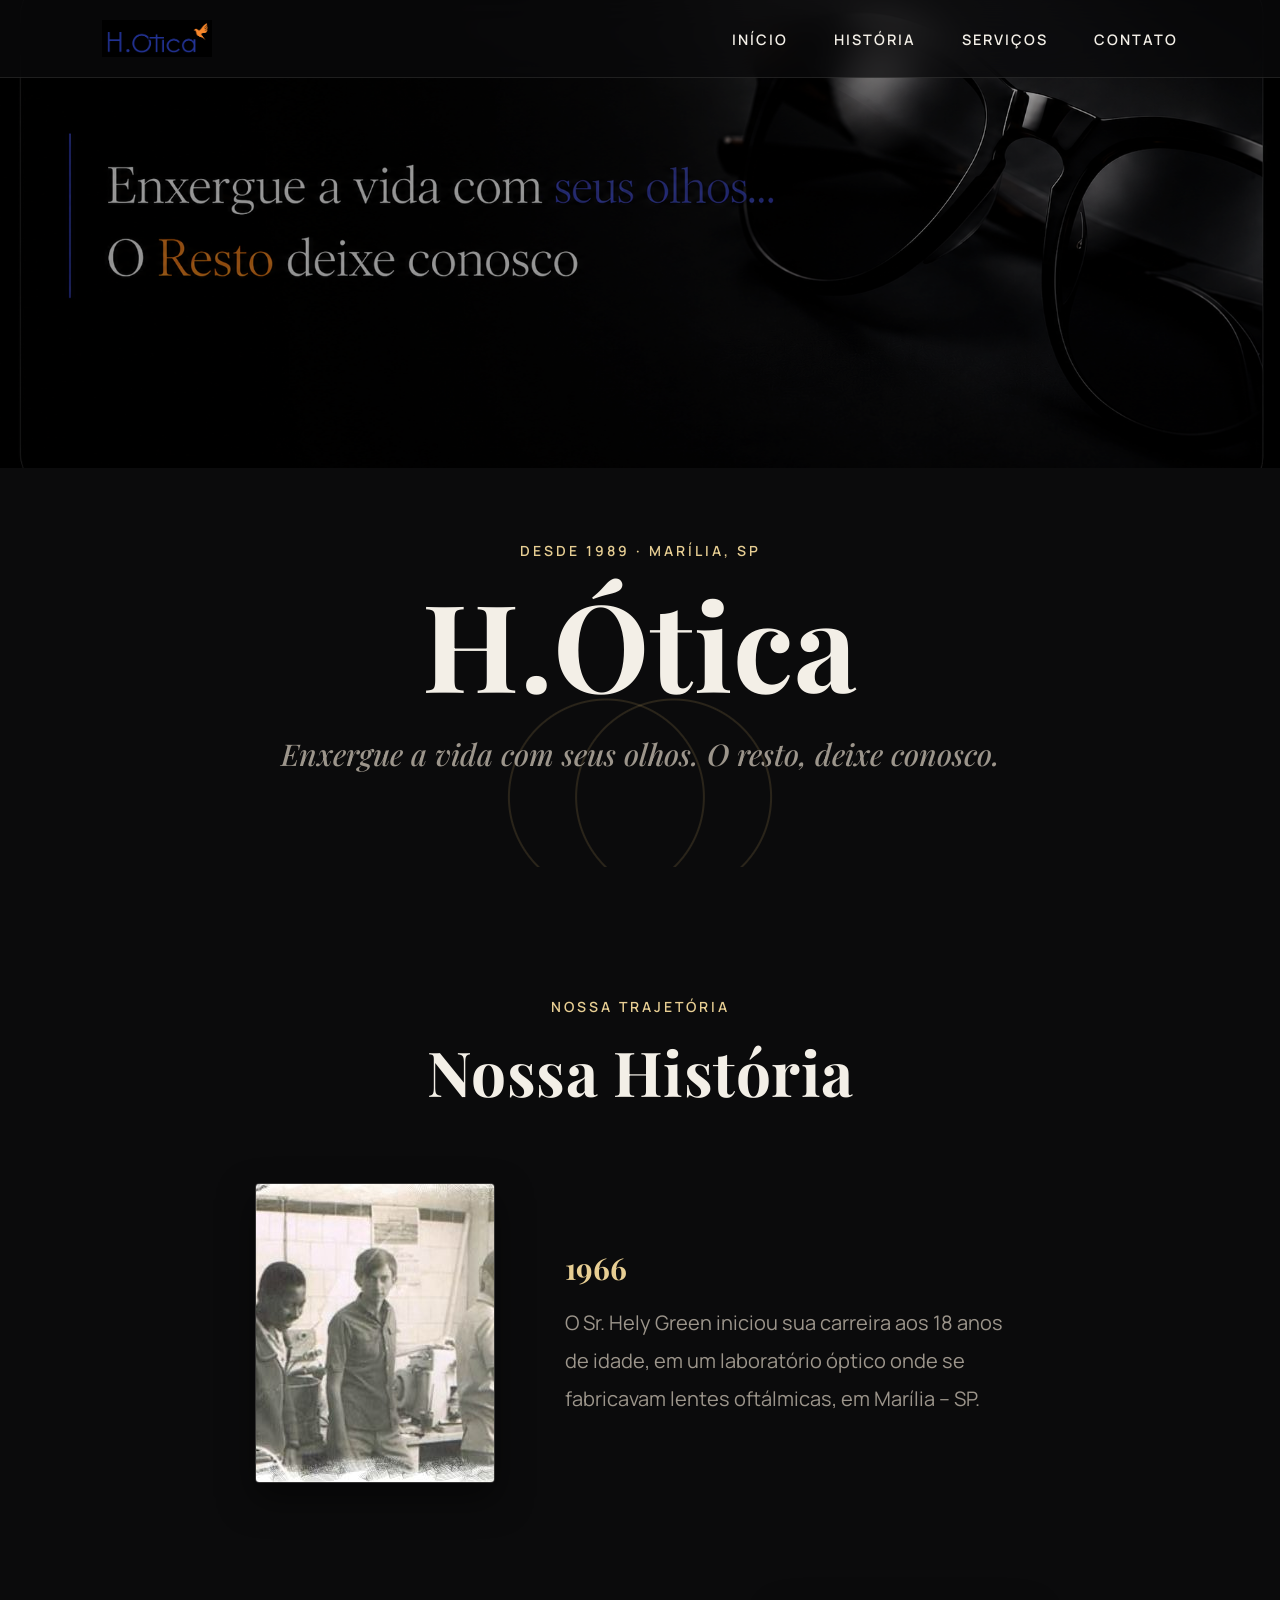
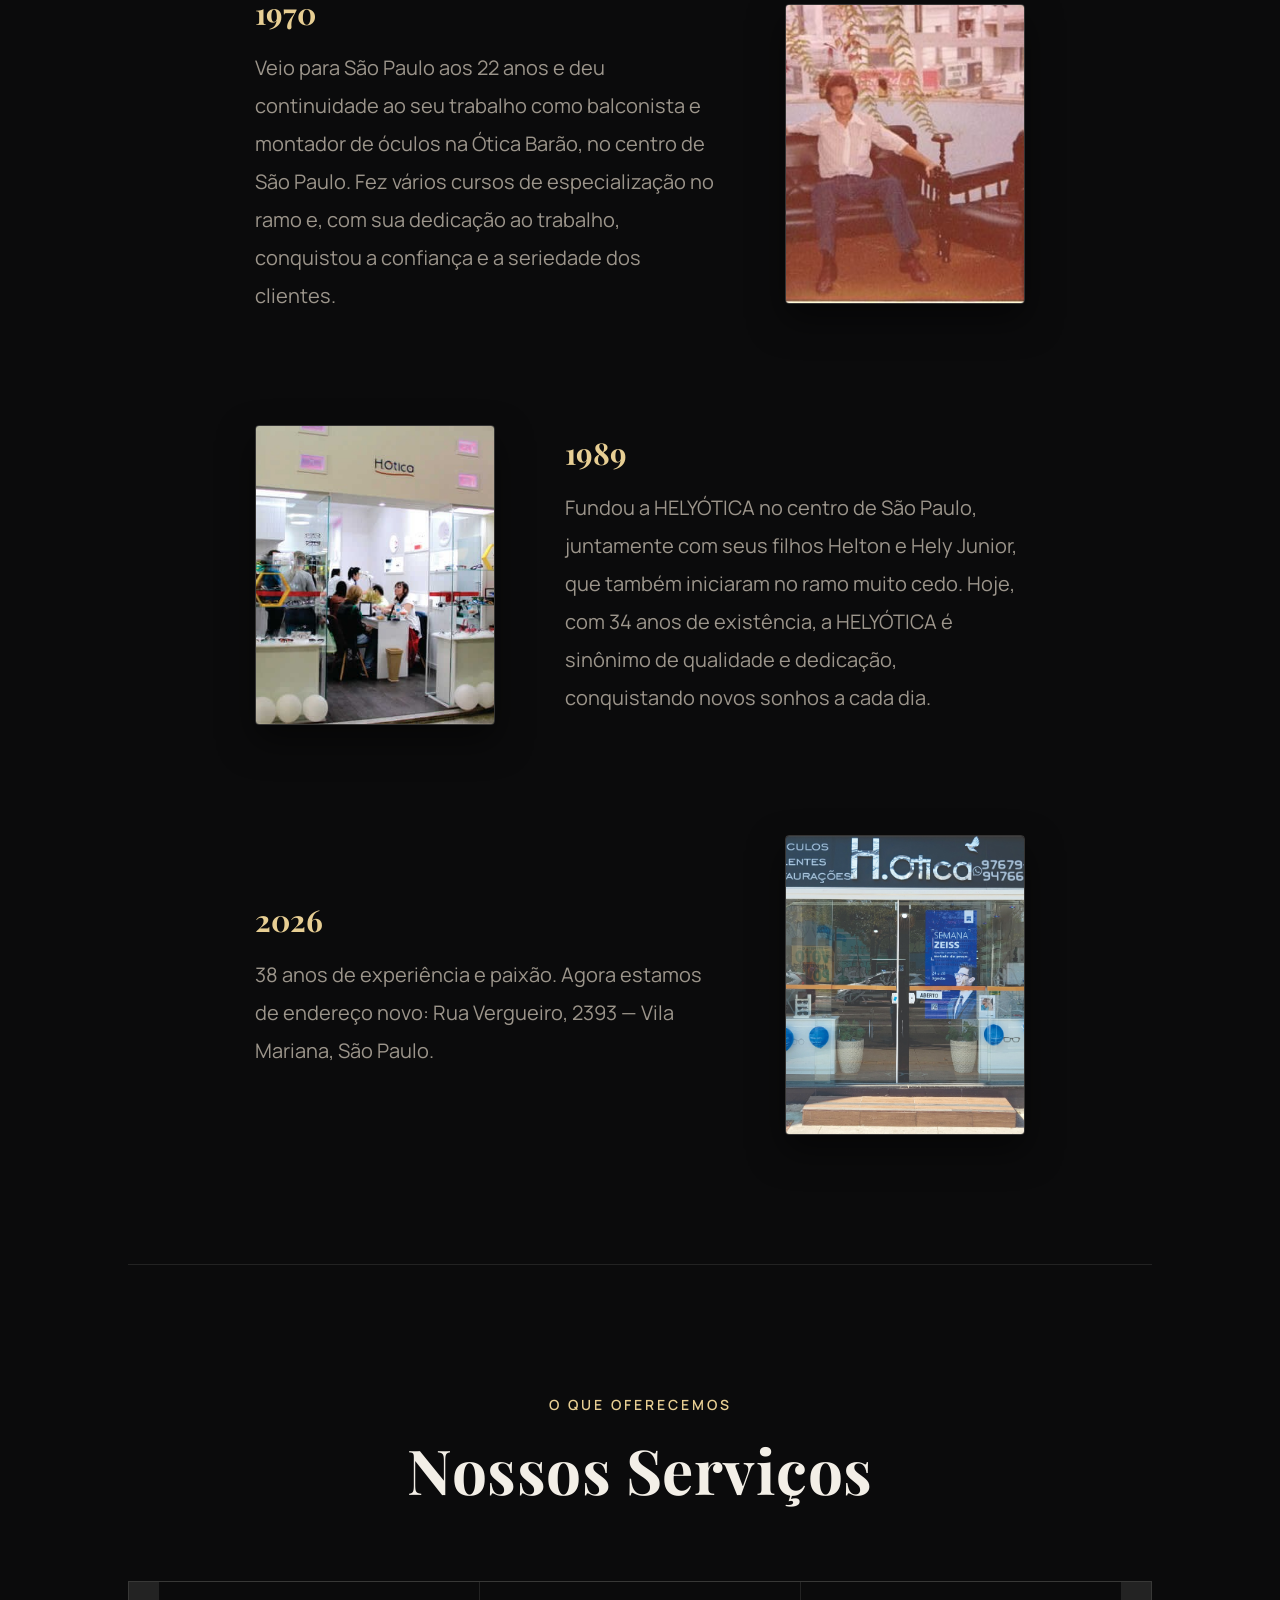
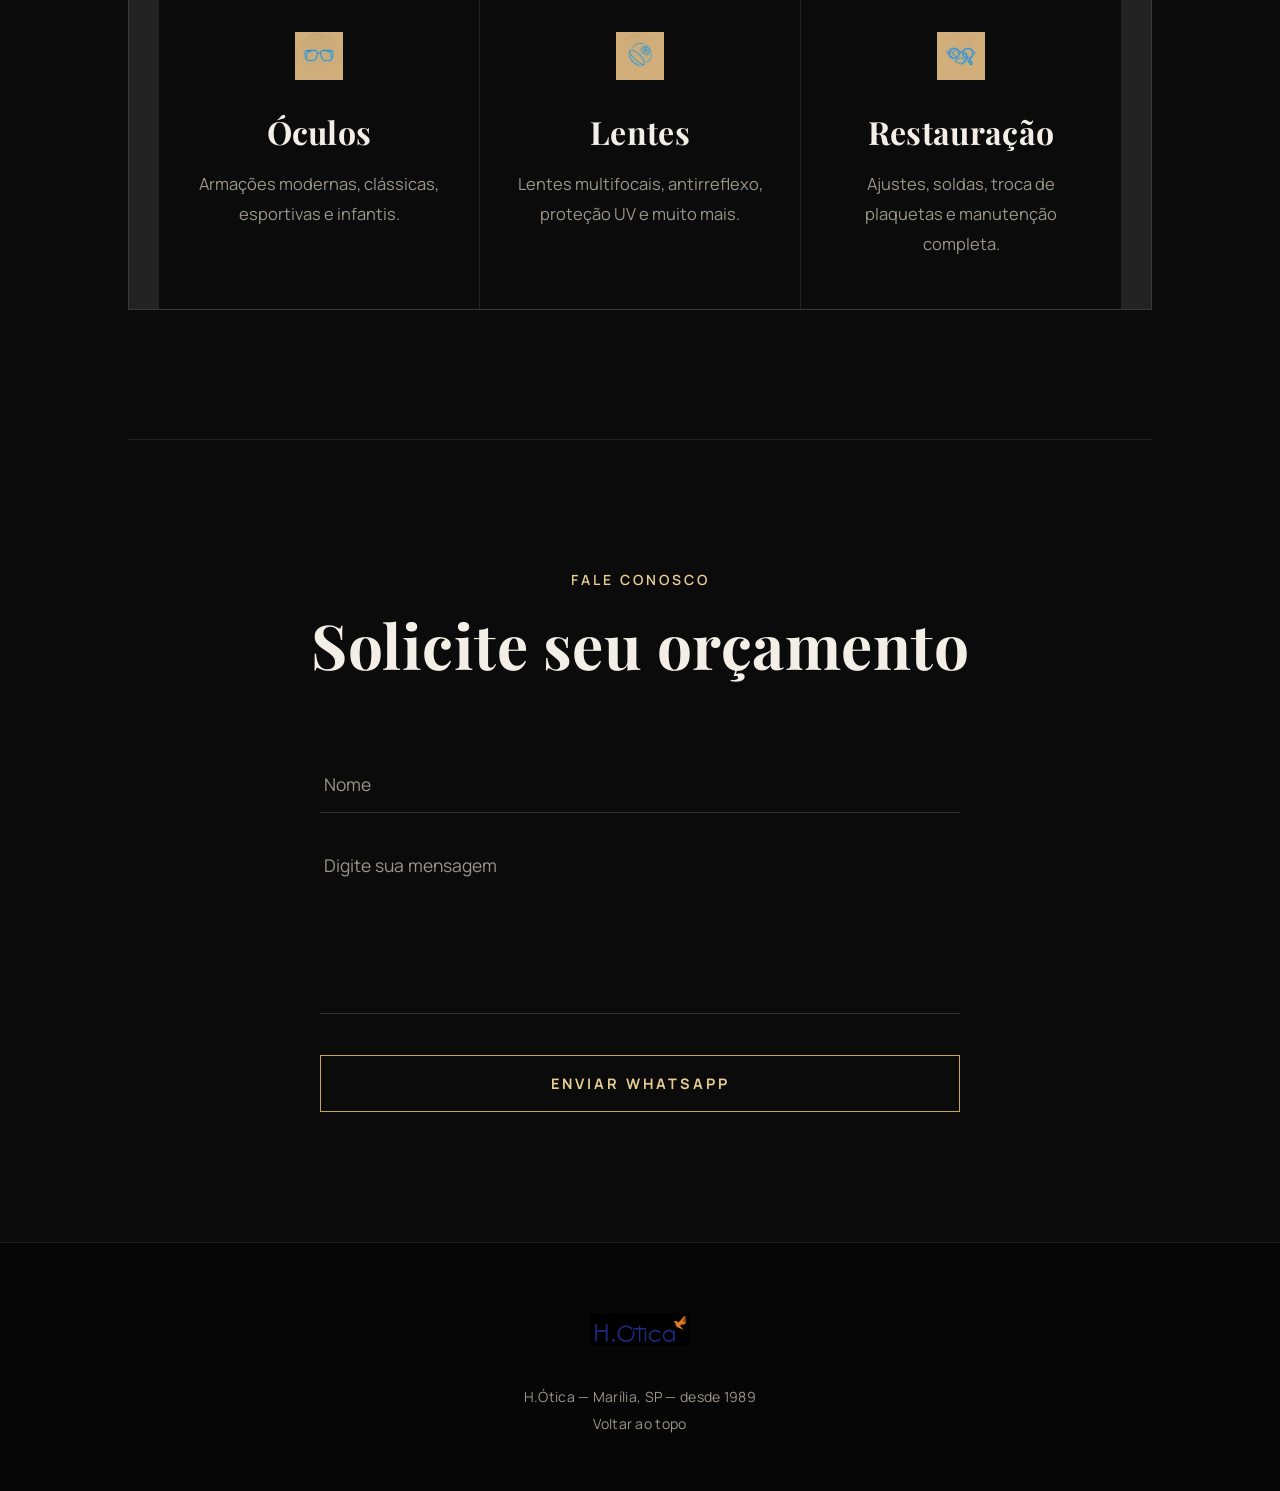
==== commit 336038b9: "Descrição de alteração" ====
--- a/index.html
+++ b/index.html
@@ -54,21 +54,80 @@
 
         <div class="sobre-caixa">
 
-            <img src="foto1.jpeg" class="foto-historia">
-
-            <p class="sobre-paragrafo">
-
-                O Sr. Hely Green iniciou sua carreira em 1966
-                em um laboratório óptico em Marília - SP.
-
-                Em 1989 fundou a H.Ótica,
-                empresa construída com dedicação,
-                tradição e respeito aos clientes.
-
-                Hoje seguimos oferecendo qualidade,
-                tecnologia e atendimento personalizado.
-
-            </p>
+            <div class="sobre-item">
+
+                <img src="foto1.jpeg" class="foto-historia" alt="Hely Green no início de sua carreira, 1966">
+
+                <div class="sobre-texto">
+
+                    <span class="sobre-ano">1966</span>
+
+                    <p class="sobre-paragrafo">
+                        O Sr. Hely Green iniciou sua carreira aos 18 anos de idade,
+                        em um laboratório óptico onde se fabricavam lentes
+                        oftálmicas, em Marília &ndash; SP.
+                    </p>
+
+                </div>
+
+            </div>
+
+            <div class="sobre-item sobre-item-inverso">
+
+                <img src="foto2.jpeg" class="foto-historia" alt="Hely Green na Ótica Barão, São Paulo, 1970">
+
+                <div class="sobre-texto">
+
+                    <span class="sobre-ano">1970</span>
+
+                    <p class="sobre-paragrafo">
+                        Veio para São Paulo aos 22 anos e deu continuidade ao seu
+                        trabalho como balconista e montador de óculos na Ótica
+                        Barão, no centro de São Paulo. Fez vários cursos de
+                        especialização no ramo e, com sua dedicação ao trabalho,
+                        conquistou a confiança e a seriedade dos clientes.
+                    </p>
+
+                </div>
+
+            </div>
+
+            <div class="sobre-item">
+
+                <img src="foto3.jpeg" class="foto-historia" alt="Fundação da H.Ótica, 1989">
+
+                <div class="sobre-texto">
+
+                    <span class="sobre-ano">1989</span>
+
+                    <p class="sobre-paragrafo">
+                        Fundou a HELYÓTICA no centro de São Paulo, juntamente com
+                        seus filhos Helton e Hely Junior, que também iniciaram no
+                        ramo muito cedo. Hoje, com 34 anos de existência, a
+                        HELYÓTICA é sinônimo de qualidade e dedicação, conquistando
+                        novos sonhos a cada dia.
+                    </p>
+
+                </div>
+
+            </div>
+
+            <div class="sobre-item sobre-item-inverso">
+
+                <img src="foto4.jpeg" class="foto-historia" alt="H.Ótica em seu novo endereço, 2026">
+
+                <div class="sobre-texto">
+
+                    <span class="sobre-ano">2026</span>
+
+                    <p class="sobre-paragrafo">
+                        38 anos de experiência e paixão. Agora estamos de endereço
+                        novo: Rua Vergueiro, 2393 &mdash; Vila Mariana, São Paulo.
+                    </p>
+
+                </div>
+
+            </div>
 
         </div>
 
--- a/hotica-1.css
+++ b/hotica-1.css
@@ -1,512 +1,579 @@
 /*==================================================
                 GOOGLE FONTS
 ==================================================*/
-
+ 
 @import url('https://fonts.googleapis.com/css2?family=Manrope:wght@300;400;500;600;700;800&family=Playfair+Display:ital,wght@0,400;0,500;0,600;0,700;1,400;1,500&display=swap');
-
+ 
 /*==================================================
                 RESET
 ==================================================*/
-
+ 
 *{
     margin:0;
     padding:0;
     box-sizing:border-box;
 }
-
+ 
 html{
     scroll-behavior:smooth;
 }
-
+ 
 body{
-
+ 
     background:var(--bg);
     color:var(--ivory);
-
+ 
     font-family:"Manrope",sans-serif;
     font-size:17px;
-
+ 
     overflow-x:hidden;
-
-}
-
+ 
+}
+ 
 ul, ol{
     list-style:none;
 }
-
+ 
 a{
     color:inherit;
 }
-
+ 
 /*==================================================
                 CORES  —  boutique óptica
     charcoal profundo · latão envelhecido · marfim
 ==================================================*/
-
+ 
 :root{
-
+ 
     --bg:#0B0B0C;
     --card:#151517;
-
+ 
     --gold:#C7A45C;
     --gold-light:#E7CE93;
-
+ 
     --ivory:#F3EFE7;
     --gray:#9C958B;
-
+ 
     --line: rgba(243,239,231,.10);
     --line-strong: rgba(243,239,231,.18);
-
-}
-
+ 
+}
+ 
 /*==================================================
                 SCROLL
 ==================================================*/
-
+ 
 ::-webkit-scrollbar{
-
+ 
     width:10px;
-
-}
-
+ 
+}
+ 
 ::-webkit-scrollbar-track{
-
+ 
     background:var(--bg);
-
-}
-
+ 
+}
+ 
 ::-webkit-scrollbar-thumb{
-
+ 
     background:var(--gold);
-
+ 
     border-radius:20px;
-
-}
-
+ 
+}
+ 
 /*==================================================
                 FOCO DE TECLADO
 ==================================================*/
-
+ 
 a:focus-visible,
 button:focus-visible,
 input:focus-visible,
 textarea:focus-visible{
-
+ 
     outline:1.5px solid var(--gold-light);
     outline-offset:4px;
-
-}
-
+ 
+}
+ 
 /*==================================================
                 NAVBAR
 ==================================================*/
-
+ 
 .navegacao{
     position: fixed;
-
+ 
     top: 0;
     left: 0;
-
+ 
     width: 100%;
-
+ 
     display: flex;
-
+ 
     justify-content: space-between;
-
+ 
     align-items: center;
-
+ 
     padding: 20px 8%;
-
+ 
     background: rgba(11,11,12,.72);
     backdrop-filter: blur(16px) saturate(140%);
     -webkit-backdrop-filter: blur(16px) saturate(140%);
-
+ 
     border-bottom: 1px solid var(--line);
-
+ 
     z-index: 999;
 }
-
+ 
 .logo{
-
+ 
     width:110px;
-
+ 
     transition:.4s;
-
-}
-
+ 
+}
+ 
 .logo:hover{
-
+ 
     transform:scale(1.03);
-
-}
-
+ 
+}
+ 
 .menu{
-
+ 
     display: flex;
-
+ 
     list-style: none;
-
+ 
     gap: 46px;
-
+ 
     align-items: center;
-
+ 
     padding-left: 0;
-
-}
-
+ 
+}
+ 
 .menu li{
-
+ 
     list-style:none;
-
-}
-
+ 
+}
+ 
 .menu-link{
-
+ 
     color:var(--ivory);
-
+ 
     text-decoration:none;
-
+ 
     text-transform:uppercase;
-
+ 
     letter-spacing:2px;
-
+ 
     font-size:14.5px;
-
+ 
     font-weight:600;
-
+ 
     position:relative;
-
+ 
     padding-bottom:4px;
-
+ 
     transition:color .35s;
-
-}
-
+ 
+}
+ 
 .menu-link::after{
-
+ 
     content:"";
-
+ 
     position:absolute;
-
+ 
     left:0;
-
+ 
     bottom:0;
-
+ 
     width:100%;
-
+ 
     height:1px;
-
+ 
     background:var(--gold);
-
+ 
     transform:scaleX(0);
     transform-origin:right;
-
+ 
     transition:transform .4s cubic-bezier(.4,0,.2,1);
-
-}
-
+ 
+}
+ 
 .menu-link:hover{
-
+ 
     color:var(--gold-light);
-
-}
-
+ 
+}
+ 
 .menu-link:hover::after{
-
+ 
     transform:scaleX(1);
     transform-origin:left;
-
-}
-
+ 
+}
+ 
 /*==================================================
                 HERO
 ==================================================*/
-
+ 
 .cabecalho{
-
+ 
     position:relative;
-
+ 
     width:100%;
-
+ 
     padding-top:0;
-
+ 
     overflow:hidden;
-
-}
-
+ 
+}
+ 
 /* marca assinatura: anéis de lente sobrepostos, ecoando o nome "Ótica" */
 .cabecalho-marca{
-
+ 
     position:absolute;
-
+ 
     left:50%;
-
+ 
     bottom:-40px;
-
+ 
     width:420px;
     height:220px;
-
+ 
     transform:translateX(-50%);
-
+ 
     pointer-events:none;
-
+ 
     background:
         radial-gradient(circle at 42% 50%, transparent 0 96px, rgba(199,164,92,.16) 97px 98px, transparent 99px),
         radial-gradient(circle at 58% 50%, transparent 0 96px, rgba(199,164,92,.16) 97px 98px, transparent 99px);
-
+ 
     z-index:1;
-
+ 
     mix-blend-mode:screen;
-
-}
-
+ 
+}
+ 
 .banner{
-
+ 
     width:100%;
-
+ 
     height:52vh;
-
+ 
     max-height:480px;
-
+ 
     object-fit:cover;
-
+ 
     object-position:center;
-
+ 
     display:block;
-
+ 
     filter:brightness(.6) saturate(.95);
-
-}
-
+ 
+}
+ 
 .cabecalho-texto{
-
+ 
     position:relative;
-
+ 
     width:90%;
     max-width:760px;
-
+ 
     margin:0 auto;
-
+ 
     padding:70px 0 90px;
-
+ 
     text-align:center;
-
+ 
     z-index:3;
-
-}
-
+ 
+}
+ 
 .eyebrow{
-
+ 
     display:inline-block;
-
+ 
     color:var(--gold-light);
-
+ 
     font-size:14px;
-
+ 
     font-weight:600;
-
+ 
     letter-spacing:3px;
-
+ 
     text-transform:uppercase;
-
+ 
     margin-bottom:22px;
-
-}
-
+ 
+}
+ 
 .eyebrow-centro{
-
+ 
     display:block;
-
+ 
     text-align:center;
-
+ 
     margin-bottom:14px;
-
-}
-
+ 
+}
+ 
 .cabecalho-texto h1{
-
+ 
     font-family:"Playfair Display",serif;
-
+ 
     font-weight:700;
-
+ 
     font-size:clamp(64px,9.5vw,128px);
-
+ 
     line-height:1;
-
+ 
     letter-spacing:1px;
-
+ 
     color:var(--ivory);
-
-}
-
+ 
+}
+ 
 .cabecalho-texto p{
-
+ 
     margin-top:28px;
-
+ 
     font-family:"Playfair Display",serif;
-
+ 
     font-style:italic;
-
+ 
     font-weight:500;
-
+ 
     font-size:clamp(21px,2.6vw,30px);
-
+ 
     color:var(--gray);
-
+ 
     line-height:1.5;
-
-}
-
+ 
+}
+ 
 /*==================================================
                 SEÇÕES
 ==================================================*/
-
+ 
 section{
-
+ 
     padding:130px 10%;
-
+ 
     position:relative;
-
-}
-
+ 
+}
+ 
 section:not(:last-of-type)::after{
-
+ 
     content:"";
-
+ 
     position:absolute;
-
+ 
     bottom:0;
-
+ 
     left:10%;
-
+ 
     width:80%;
-
+ 
     height:1px;
-
+ 
     background:var(--line);
-
-}
-
+ 
+}
+ 
 /*==================================================
                 TITULOS
 ==================================================*/
-
+ 
 .sobre-titulo,
 .projetos-titulo,
 .contatos-titulo{
+ 
+    font-family:"Playfair Display",serif;
+ 
+    font-size:62px;
+ 
+    font-weight:700;
+ 
+    text-align:center;
+ 
+    margin-bottom:70px;
+ 
+    color:var(--ivory);
+ 
+    letter-spacing:.5px;
+ 
+}
+ 
+/*==================================================
+                ESPAÇAMENTO
+==================================================*/
+ 
+.sobre{
+ 
+    margin-top:0;
+ 
+}
+ 
+.projetos{
+ 
+    margin-top:0;
+ 
+}
+ 
+.contatos{
+ 
+    margin-top:0;
+ 
+}
+ 
+/*==================================================
+                NOSSA HISTÓRIA
+==================================================*/
+ 
+.sobre-caixa{
+ 
+    display:flex;
+ 
+    flex-direction:column;
+ 
+    gap:110px;
+ 
+    max-width:1000px;
+ 
+    margin:0 auto;
+ 
+}
+ 
+.sobre-item{
+ 
+    display:flex;
+ 
+    align-items:center;
+ 
+    justify-content:center;
+ 
+    gap:70px;
+ 
+    flex-wrap:wrap;
+ 
+}
+ 
+.sobre-item-inverso{
+ 
+    flex-direction:row-reverse;
+ 
+}
+ 
+.sobre-texto{
+ 
+    max-width:460px;
+ 
+}
+ 
+.sobre-ano{
+ 
+    display:block;
+ 
+    font-family:"Playfair Display",serif;
+ 
+    font-weight:700;
+ 
+    font-size:30px;
+ 
+    color:var(--gold-light);
+ 
+    margin-bottom:16px;
+ 
+}
+ 
+.foto-historia{
+ 
+    width:240px;
+ 
+    height:300px;
+ 
+    object-fit:cover;
+ 
+    border-radius:4px;
+ 
+    transition:.5s;
+ 
+    box-shadow:0 15px 35px rgba(0,0,0,.5);
+ 
+    border:1px solid var(--line-strong);
+ 
+}
+ 
+.foto-historia:hover{
+ 
+    transform:translateY(-8px);
+ 
+}
 
-    font-family:"Playfair Display",serif;
-
-    font-size:62px;
-
-    font-weight:700;
-
-    text-align:center;
-
-    margin-bottom:70px;
-
-    color:var(--ivory);
-
-    letter-spacing:.5px;
-
-}
-
-/*==================================================
-                ESPAÇAMENTO
-==================================================*/
-
-.sobre{
-
-    margin-top:0;
-
-}
-
-.projetos{
-
-    margin-top:0;
-
-}
-
-.contatos{
-
-    margin-top:0;
-
-}
-
-/*==================================================
-                NOSSA HISTÓRIA
-==================================================*/
-
-.sobre-caixa{
-
+.foto-historia2{
+ 
+    width:240px;
+ 
+    height:300px;
+ 
+    object-fit:cover;
+ 
+    border-radius:4px;
+ 
+    transition:.5s;
+ 
+    box-shadow:0 15px 35px rgba(0,0,0,.5);
+ 
+    border:1px solid var(--line-strong);
+ 
+}
+ 
+.foto-historia2:hover{
+ 
+    transform:translateY(-8px);
+ 
+}
+ 
+ 
+.sobre-paragrafo{
+ 
+    max-width:620px;
+ 
+    color:var(--gray);
+ 
+    font-size:20px;
+ 
+    line-height:38px;
+ 
+}
+ 
+/*==================================================
+                SERVIÇOS
+==================================================*/
+ 
+.projetos-caixa{
+ 
     display:flex;
-
-    align-items:center;
-
+ 
     justify-content:center;
-
-    gap:100px;
-
+ 
+    gap:1px;
+ 
     flex-wrap:wrap;
-
-}
-
-.foto-historia{
-
-    width:240px;
-
-    height:300px;
-
-    object-fit:cover;
-
-    border-radius:4px;
-
-    transition:.5s;
-
-    box-shadow:0 15px 35px rgba(0,0,0,.5);
-
-    border:1px solid var(--line-strong);
-
-}
-
-.foto-historia:hover{
-
-    transform:translateY(-8px);
-
-}
-
-.sobre-paragrafo{
-
-    max-width:620px;
-
-    color:var(--gray);
-
-    font-size:20px;
-
-    line-height:38px;
-
-}
-
-/*==================================================
-                SERVIÇOS
-==================================================*/
-
-.projetos-caixa{
-
-    display:flex;
-
-    justify-content:center;
-
-    gap:1px;
-
-    flex-wrap:wrap;
-
+ 
     background:var(--line);
-
+ 
     border:1px solid var(--line);
-
-}
-
+ 
+}
+ 
 .projetos-card{
     width: 320px;
     padding: 50px 35px;
@@ -514,318 +581,332 @@
     background:var(--bg);
     transition:.4s;
 }
-
+ 
 .projetos-card:hover{
-
+ 
     background:var(--card);
-
-}
-
+ 
+}
+ 
 .projetos-imagem{
     width: 48px !important;
     height: 48px !important;
-
+ 
     object-fit: contain;
-
+ 
     display: block;
-
+ 
     margin: 0 auto 30px;
-
+ 
     filter: invert(74%) sepia(24%) saturate(555%) hue-rotate(357deg) brightness(93%) contrast(90%);
-
-}
-
+ 
+}
+ 
 .caixa-textos-projeto h3{
-
+ 
     font-family:"Playfair Display",serif;
-
+ 
     font-size:32px;
-
+ 
     font-weight:700;
-
+ 
     color:var(--ivory);
-
+ 
     margin-bottom:16px;
-
+ 
     letter-spacing:.3px;
-
-}
-
+ 
+}
+ 
 .caixa-textos-projeto p{
-
+ 
     color:var(--gray);
-
+ 
     line-height:30px;
-
+ 
     font-size:16.5px;
-
-}
-
+ 
+}
+ 
 /*==================================================
                 CONTATO
 ==================================================*/
-
+ 
 .formulario-contato{
-
+ 
     max-width:640px;
-
+ 
     margin:auto;
-
-}
-
+ 
+}
+ 
 .grupo-form{
-
+ 
     margin-bottom:24px;
-
-}
-
+ 
+}
+ 
 .campo-form{
-
+ 
     width:100%;
-
+ 
     background:transparent;
-
+ 
     color:var(--ivory);
-
+ 
     border:none;
-
+ 
     border-bottom:1px solid var(--line-strong);
-
+ 
     border-radius:0;
-
+ 
     padding:16px 4px;
-
+ 
     font-family:"Manrope",sans-serif;
-
+ 
     font-size:17.5px;
-
+ 
     transition:.3s;
-
+ 
     outline:none;
-
-}
-
+ 
+}
+ 
 .campo-form::placeholder{
-
+ 
     color:var(--gray);
-
-}
-
+ 
+}
+ 
 .campo-form:focus{
-
+ 
     border-color:var(--gold);
-
-}
-
+ 
+}
+ 
 textarea{
-
+ 
     resize:none;
-
-}
-
+ 
+}
+ 
 .botao-form{
-
+ 
     width:100%;
-
+ 
     margin-top:12px;
-
+ 
     padding:18px;
-
+ 
     background:transparent;
-
+ 
     color:var(--gold-light);
-
+ 
     border:1px solid var(--gold);
-
+ 
     border-radius:0;
-
+ 
     cursor:pointer;
-
+ 
     font-family:"Manrope",sans-serif;
-
+ 
     font-size:14.5px;
-
+ 
     font-weight:700;
-
+ 
     letter-spacing:3px;
-
+ 
     text-transform:uppercase;
-
+ 
     transition:.4s;
-
-}
-
+ 
+}
+ 
 .botao-form:hover{
-
+ 
     background:var(--gold);
-
+ 
     color:#0B0B0C;
-
-}
-
+ 
+}
+ 
 /*==================================================
                 RODAPÉ
 ==================================================*/
-
+ 
 footer{
-
+ 
     background:#060606;
-
+ 
     padding:70px 10% 50px;
-
+ 
     text-align:center;
-
+ 
     border-top:1px solid var(--line);
-
-}
-
+ 
+}
+ 
 footer img{
-
+ 
     width:100px;
-
+ 
     margin-bottom:28px;
-
+ 
     opacity:.9;
-
-}
-
+ 
+}
+ 
 footer p{
-
+ 
     color:var(--gray);
-
+ 
     margin:8px 0;
-
+ 
     font-size:14px;
-
+ 
     letter-spacing:.3px;
-
-}
-
+ 
+}
+ 
 footer a{
-
+ 
     color:var(--gray);
-
+ 
     text-decoration:none;
-
+ 
     transition:.3s;
-
-}
-
+ 
+}
+ 
 footer a:hover{
-
+ 
     color:var(--gold-light);
-
-}
-
+ 
+}
+ 
 /*==================================================
                 RESPONSIVO
 ==================================================*/
-
+ 
 @media(max-width:1000px){
-
+ 
     .navegacao{
-
+ 
         flex-direction:column;
-
+ 
         gap:20px;
-
+ 
         padding:16px 8%;
-
-    }
-
+ 
+    }
+ 
     .menu{
-
+ 
         gap:24px;
-
+ 
         flex-wrap:wrap;
-
+ 
         justify-content:center;
-
-    }
-
+ 
+    }
+ 
     .cabecalho{
-
+ 
         padding-top:0;
-
-    }
-
+ 
+    }
+ 
     .banner{
-
+ 
         height:42vh;
-
-    }
-
+ 
+    }
+ 
     .sobre-caixa{
-
+ 
+        gap:70px;
+ 
+    }
+ 
+    .sobre-item,
+    .sobre-item-inverso{
+ 
         flex-direction:column;
-
+ 
         text-align:center;
-
-        gap:50px;
-
-    }
-
+ 
+        gap:35px;
+ 
+    }
+ 
+    .sobre-texto{
+ 
+        max-width:460px;
+ 
+    }
+ 
     .foto-historia{
         width: 220px;
         height: 280px;
     }
-
+ 
     .cabecalho-marca{
         width:70vw;
         max-width:340px;
         height:180px;
     }
-
-}
-
+ 
+}
+ 
 @media(max-width:768px){
-
+ 
     section{
-
+ 
         padding:90px 8%;
-
-    }
-
+ 
+    }
+ 
     .sobre-titulo,
     .projetos-titulo,
     .contatos-titulo{
-
+ 
         font-size:44px;
-
-    }
-
+ 
+    }
+ 
     .menu{
-
+ 
         gap:16px;
-
-    }
-
+ 
+    }
+ 
     .menu-link{
-
+ 
         font-size:13px;
         letter-spacing:1.5px;
-
-    }
-
+ 
+    }
+ 
     .banner{
-
+ 
         height:36vh;
-
-    }
-
+ 
+    }
+ 
     .projetos-card{
-
+ 
         width:280px;
         padding: 40px 28px;
-
-    }
-
+ 
+    }
+ 
     .sobre-paragrafo{
-
+ 
         font-size:18px;
-
+ 
         line-height:33px;
-
-    }
-
-}+ 
+    }
+ 
+}
+ 
